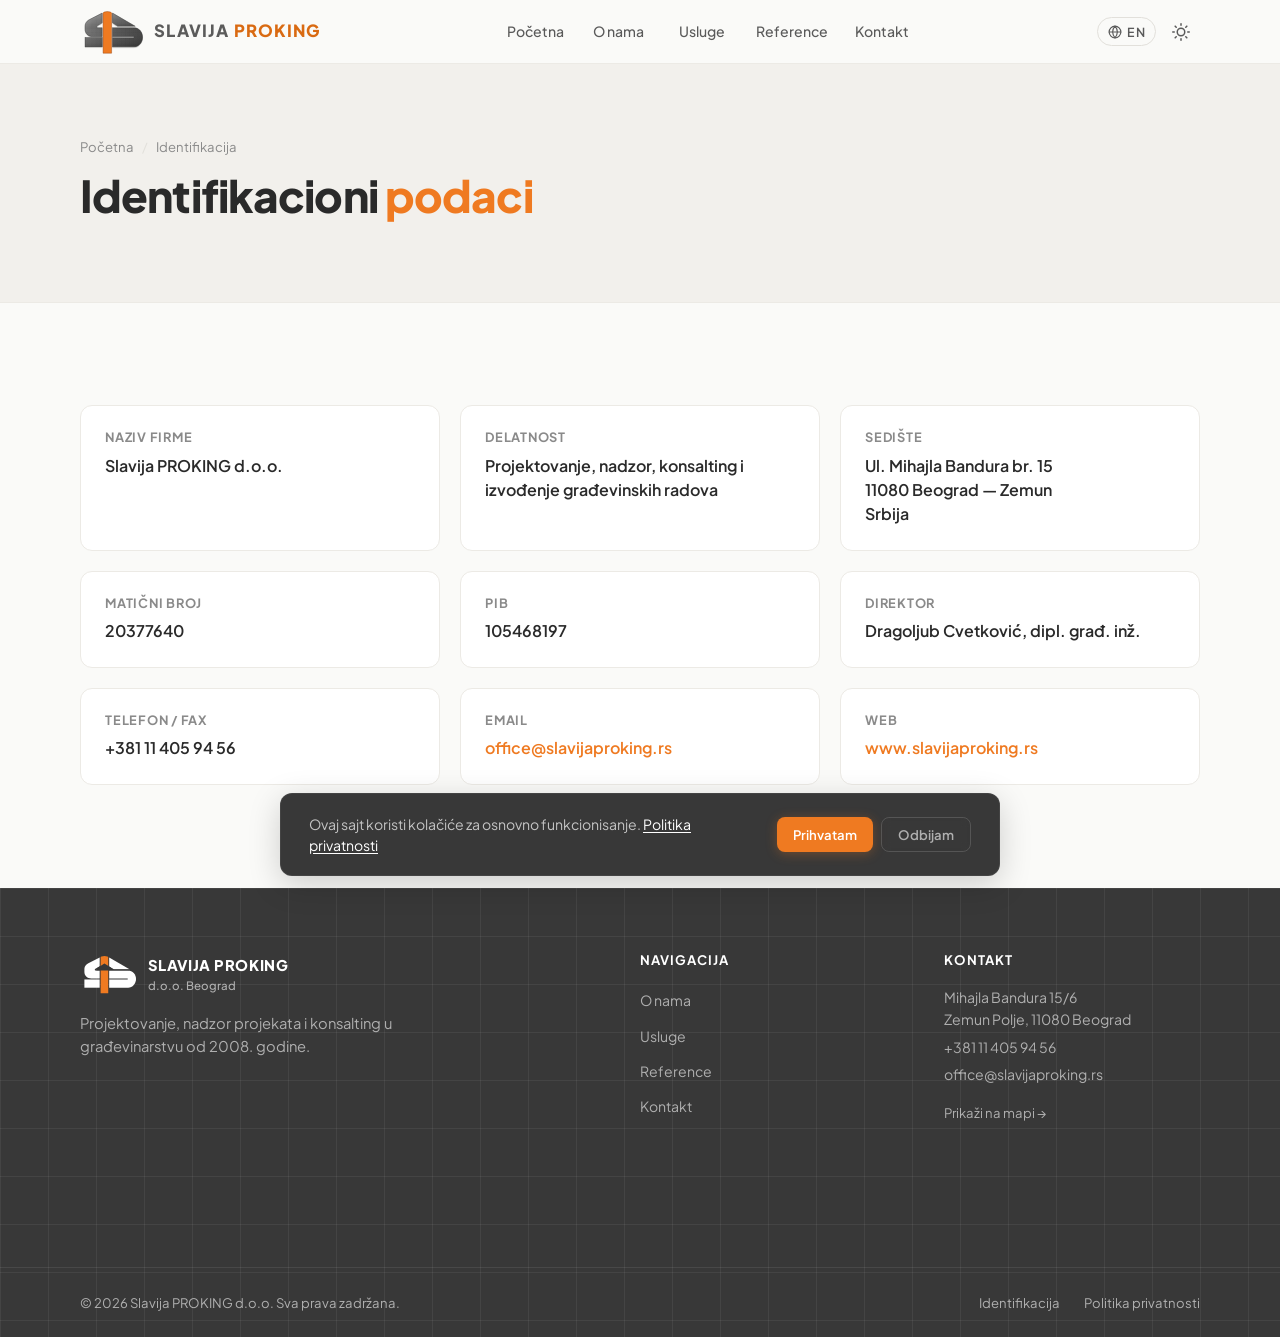
==== identifikacija.html @ 86c9e1f4 "Cookie banner redesign, footer map thumbnail, fix Maps embed URL - Restyle cookie banner as floating" ====
<!DOCTYPE html>
<html lang="sr" data-theme="light">
<head>
  <meta charset="UTF-8">
  <meta name="viewport" content="width=device-width, initial-scale=1.0">
  <title>Identifikacija — Slavija PROKING</title>
  <meta name="description" content="Identifikacioni podaci Slavija PROKING d.o.o. — matični broj, PIB, adresa sedišta.">
  <link rel="preconnect" href="https://fonts.googleapis.com">
  <link rel="preconnect" href="https://fonts.gstatic.com" crossorigin>
  <link href="https://fonts.googleapis.com/css2?family=Plus+Jakarta+Sans:wght@400;500;600;700;800&display=swap" rel="stylesheet">
  <meta name="theme-color" content="#ef7a21">
  <link rel="icon" type="image/svg+xml" href="images/logo.svg">
  <link rel="stylesheet" href="css/style.css">
  <script>try{if(localStorage.getItem("sp-theme")==="dark")document.documentElement.setAttribute("data-theme","dark")}catch(e){}</script>
</head>
<body>

  <!-- HEADER -->
  <header class="header" id="header">
    <nav class="nav container">
      <a href="index.html" class="logo">
        <img src="images/logo-polished.svg" alt="Slavija PROKING" class="logo-icon">
        <span class="logo-text">SLAVIJA <span class="logo-accent">PROKING</span></span>
      </a>
      <div class="nav-actions">
        <button class="lang-toggle" id="langToggle" aria-label="Change language">
          <svg width="14" height="14" viewBox="0 0 24 24" fill="none" stroke="currentColor" stroke-width="2" stroke-linecap="round" stroke-linejoin="round"><circle cx="12" cy="12" r="10"/><path d="M2 12h20"/><path d="M12 2a15.3 15.3 0 0 1 4 10 15.3 15.3 0 0 1-4 10 15.3 15.3 0 0 1-4-10 15.3 15.3 0 0 1 4-10z"/></svg>
          <span class="lang-toggle__label">EN</span>
        </button>
        <button class="theme-toggle" id="themeToggle" aria-label="Toggle theme">
          <svg class="icon-sun" width="18" height="18" viewBox="0 0 24 24" fill="none" stroke="currentColor" stroke-width="2" stroke-linecap="round" stroke-linejoin="round"><circle cx="12" cy="12" r="5"/><line x1="12" y1="1" x2="12" y2="3"/><line x1="12" y1="21" x2="12" y2="23"/><line x1="4.22" y1="4.22" x2="5.64" y2="5.64"/><line x1="18.36" y1="18.36" x2="19.78" y2="19.78"/><line x1="1" y1="12" x2="3" y2="12"/><line x1="21" y1="12" x2="23" y2="12"/><line x1="4.22" y1="19.78" x2="5.64" y2="18.36"/><line x1="18.36" y1="5.64" x2="19.78" y2="4.22"/></svg>
          <svg class="icon-moon" width="18" height="18" viewBox="0 0 24 24" fill="none" stroke="currentColor" stroke-width="2" stroke-linecap="round" stroke-linejoin="round"><path d="M21 12.79A9 9 0 1 1 11.21 3 7 7 0 0 0 21 12.79z"/></svg>
        </button>
        <button class="nav-toggle" id="navToggle" aria-label="Menu"><span></span><span></span><span></span></button>
      </div>
      <ul class="nav-links" id="navLinks">
        <li><a href="index.html" class="nav-link" data-i18n-text="nav.home">Početna</a></li>
        <li><a href="o-nama.html" class="nav-link" data-i18n-text="nav.about">O nama</a></li>
        <li><a href="usluge.html" class="nav-link" data-i18n-text="nav.services">Usluge</a></li>
        <li><a href="reference.html" class="nav-link" data-i18n-text="nav.references">Reference</a></li>
        <li><a href="kontakt.html" class="nav-link" data-i18n-text="nav.contact">Kontakt</a></li>
      </ul>
    </nav>
  </header>

  <main>
    <section class="page-hero">
      <div class="container">
        <div class="page-hero-breadcrumb">
          <a href="index.html" data-i18n-text="nav.home">Početna</a>
          <span class="separator">/</span>
          <span data-i18n-text="ident.breadcrumb">Identifikacija</span>
        </div>
        <h1 class="page-hero-title" data-i18n="ident.title">Identifikacioni <span class="text-accent">podaci</span></h1>
      </div>
    </section>

    <section class="section">
      <div class="container">
        <div class="ident-grid">
          <div class="ident-card reveal">
            <h3 data-i18n-text="ident.company">Naziv firme</h3>
            <p>Slavija PROKING d.o.o.</p>
          </div>
          <div class="ident-card reveal">
            <h3 data-i18n-text="ident.activity">Delatnost</h3>
            <p data-i18n-text="ident.activity.desc">Projektovanje, nadzor, konsalting i izvođenje građevinskih radova</p>
          </div>
          <div class="ident-card reveal">
            <h3 data-i18n-text="ident.address.label">Sedište</h3>
            <p>Ul. Mihajla Bandura br. 15<br>11080 Beograd — Zemun<br data-i18n-text="ident.country">Srbija</p>
          </div>
          <div class="ident-card reveal">
            <h3 data-i18n-text="ident.reg">Matični broj</h3>
            <p>20377640</p>
          </div>
          <div class="ident-card reveal">
            <h3>PIB</h3>
            <p>105468197</p>
          </div>
          <div class="ident-card reveal">
            <h3 data-i18n-text="ident.director">Direktor</h3>
            <p>Dragoljub Cvetković, dipl. građ. inž.</p>
          </div>
          <div class="ident-card reveal">
            <h3 data-i18n-text="ident.phone">Telefon / Fax</h3>
            <p>+381 11 405 94 56</p>
          </div>
          <div class="ident-card reveal">
            <h3>Email</h3>
            <p><a href="mailto:office@slavijaproking.rs">office@slavijaproking.rs</a></p>
          </div>
          <div class="ident-card reveal">
            <h3>Web</h3>
            <p><a href="https://slavijaproking.rs">www.slavijaproking.rs</a></p>
          </div>
        </div>
      </div>
    </section>
  </main>

  <footer class="footer">
    <div class="container">
      <div class="footer-grid">
        <div class="footer-brand">
          <div class="footer-logo">
            <img src="images/logo-white.svg" alt="Slavija PROKING" class="footer-logo-icon">
            <div><span class="footer-logo-name">SLAVIJA PROKING</span><span class="footer-logo-sub">d.o.o. Beograd</span></div>
          </div>
          <p class="footer-desc" data-i18n-text="footer.desc">Projektovanje, nadzor projekata i konsalting u građevinarstvu od 2008. godine.</p>
        </div>
        <div>
          <h4 class="footer-heading" data-i18n-text="footer.nav">Navigacija</h4>
          <ul class="footer-links">
            <li><a href="o-nama.html" data-i18n-text="nav.about">O nama</a></li>
            <li><a href="usluge.html" data-i18n-text="nav.services">Usluge</a></li>
            <li><a href="reference.html" data-i18n-text="nav.references">Reference</a></li>
            <li><a href="kontakt.html" data-i18n-text="nav.contact">Kontakt</a></li>
          </ul>
        </div>
        <div>
          <h4 class="footer-heading" data-i18n-text="footer.contact">Kontakt</h4>
          <div class="footer-contact-info">
            <p>Mihajla Bandura 15/6<br>Zemun Polje, 11080 Beograd</p>
            <p>+381 11 405 94 56</p>
            <p><a href="mailto:office@slavijaproking.rs">office@slavijaproking.rs</a></p>
            <div class="footer-map"
                 data-consent-src="https://maps.google.com/maps?q=Ul.+Mihajla+Bandura+15,+11080+Zemun+Polje,+Beograd,+Serbia&amp;t=&amp;z=16&amp;ie=UTF8&amp;iwloc=&amp;output=embed"
                 data-consent-title="Lokacija — Slavija PROKING">
              <a href="https://maps.google.com/?q=Mihajla+Bandura+15,+Zemun+Polje,+11080+Beograd" target="_blank" rel="noopener" class="footer-map-link" data-i18n-text="footer.mapLink">Prikaži na mapi &rarr;</a>
            </div>
          </div>
        </div>
      </div>
    </div>
    <div class="footer-bottom">
      <div class="container footer-bottom-inner">
        <p>&copy; <span id="currentYear"></span> Slavija PROKING d.o.o. <span data-i18n-text="footer.rights">Sva prava zadržana.</span></p>
        <div class="footer-legal-links">
          <a href="identifikacija.html" data-i18n-text="footer.ident">Identifikacija</a>
          <a href="privatnost.html" data-i18n-text="footer.privacy">Politika privatnosti</a>
        </div>
      </div>
    </div>
  </footer>

  <!-- COOKIE BANNER -->
  <div id="cookieBanner" class="cookie-banner" role="dialog" aria-label="Cookie consent">
    <div class="cookie-banner-inner">
      <p data-i18n="cookie.text">Ovaj sajt koristi kolačiće za osnovno funkcionisanje. <a href="privatnost.html">Politika privatnosti</a></p>
      <div class="cookie-banner-btns">
        <button type="button" class="btn btn-primary cookie-accept" data-i18n-text="cookie.accept">Prihvatam</button>
        <button type="button" class="btn btn-ghost cookie-decline" data-i18n-text="cookie.decline">Odbijam</button>
      </div>
    </div>
  </div>

  <script src="js/i18n.js"></script>
  <script src="js/script.js"></script>
</body>
</html>
---- css/style.css ----
/* ============================================================
   SLAVIJA PROKING — Design System v2
   Multi-page site · Logo: #5b5b5b + #ef7a21
   Warm palette — no pure black
   ============================================================ */

/* ===== Design Tokens ===== */
:root {
  --color-primary: #3a3a3a;
  --color-primary-dark: #2a2a2a;
  --color-primary-light: #5b5b5b;
  --color-accent: #ef7a21;
  --color-accent-hover: #d96a12;
  --color-accent-soft: rgba(239, 122, 33, 0.07);

  --color-bg: #fafaf8;
  --color-bg-alt: #f2f0ec;
  --color-bg-card: #ffffff;
  --color-bg-dark: #383838;
  --color-bg-dark-alt: #424242;

  --color-text: #2a2a2a;
  --color-text-secondary: #5a5a5a;
  --color-text-muted: #8a8a8a;
  --color-text-on-dark: #e8e8e8;
  --color-text-on-dark-muted: rgba(255, 255, 255, 0.6);

  --color-border: #e2e0db;
  --color-border-light: #eceae5;

  --font: "Plus Jakarta Sans", system-ui, -apple-system, sans-serif;
  --max-width: 1200px;
  --header-height: 64px;
  --radius: 12px;
  --radius-sm: 8px;
  --radius-lg: 20px;

  --shadow-xs: 0 1px 2px rgba(0,0,0,0.04);
  --shadow-sm: 0 2px 8px rgba(0,0,0,0.06);
  --shadow-md: 0 4px 20px rgba(0,0,0,0.08);
  --shadow-lg: 0 12px 40px rgba(0,0,0,0.1);
  --shadow-xl: 0 24px 60px rgba(0,0,0,0.14);

  --transition: 0.3s cubic-bezier(0.4, 0, 0.2, 1);
  --transition-slow: 0.6s cubic-bezier(0.4, 0, 0.2, 1);
}

/* ===== Dark Mode ===== */
[data-theme="dark"] {
  --color-primary: #c0c0c0;
  --color-primary-dark: #e8e8e8;
  --color-primary-light: #8a8a8a;
  --color-accent: #f59542;
  --color-accent-hover: #ffaa55;
  --color-accent-soft: rgba(245, 149, 66, 0.1);

  --color-bg: #424242;
  --color-bg-alt: #4a4a4a;
  --color-bg-card: #525252;
  --color-bg-dark: #2a2a2a;
  --color-bg-dark-alt: #323232;

  --color-text: #e8e8e8;
  --color-text-secondary: #b0b0b0;
  --color-text-muted: #808080;
  --color-text-on-dark: #e8e8e8;
  --color-text-on-dark-muted: rgba(255, 255, 255, 0.6);

  --color-border: #5a5a5a;
  --color-border-light: #4e4e4e;
}

/* ===== Reset ===== */
*,
*::before,
*::after {
  margin: 0;
  padding: 0;
  box-sizing: border-box;
}

html {
  scroll-behavior: smooth;
  -webkit-text-size-adjust: 100%;
  scroll-padding-top: var(--header-height);
}

body {
  font-family: var(--font);
  font-size: 1rem;
  line-height: 1.6;
  color: var(--color-text);
  background: var(--color-bg);
  -webkit-font-smoothing: antialiased;
  -moz-osx-font-smoothing: grayscale;
  overflow-x: hidden;
}

img { max-width: 100%; height: auto; display: block; }

a {
  color: var(--color-accent);
  text-decoration: none;
  transition: color var(--transition);
}

a:hover { color: var(--color-accent-hover); }

h1, h2, h3, h4, h5, h6 { line-height: 1.2; font-weight: 700; }

ul, ol { list-style: none; }

button { font-family: var(--font); cursor: pointer; }

/* ===== Utilities ===== */
.container {
  width: 100%;
  max-width: var(--max-width);
  margin: 0 auto;
  padding: 0 clamp(1.25rem, 4vw, 2.5rem);
}

.text-accent { color: var(--color-accent); }

/* ===== Header ===== */
.header {
  position: fixed;
  top: 0;
  left: 0;
  right: 0;
  height: var(--header-height);
  z-index: 1000;
  display: flex;
  align-items: center;
  background: var(--color-bg);
  border-bottom: 1px solid var(--color-border-light);
  transition: box-shadow var(--transition);
}

.header.is-scrolled {
  box-shadow: 0 1px 8px rgba(0,0,0,0.06);
}

[data-theme="dark"] .header.is-scrolled {
  box-shadow: 0 1px 8px rgba(0,0,0,0.2);
}

.nav {
  display: flex;
  align-items: center;
  justify-content: space-between;
  height: 100%;
}

/* Logo */
.logo {
  display: inline-flex;
  align-items: center;
  gap: 0.6rem;
  color: var(--color-text);
  font-weight: 700;
  font-size: 0.95rem;
  transition: color var(--transition);
  text-decoration: none;
  flex-shrink: 0;
}

.logo:hover { text-decoration: none; }

.logo-icon {
  height: 47px;
  width: auto;
  transition: transform 0.35s ease;
}

.logo:hover .logo-icon { transform: scale(1.08); }

.logo-text {
  display: flex;
  align-items: center;
  gap: 0.3em;
  line-height: 1;
  font-weight: 800;
  font-size: 1.05rem;
  letter-spacing: 0.06em;
  white-space: nowrap;
  color: #5b5b5b;
  transition: color 0.35s ease;
}

.logo-text .logo-accent {
  color: #d96a12;
  transition: color 0.35s ease;
}

/* Hover: swap colors */
.logo:hover .logo-text { color: #d96a12; }
.logo:hover .logo-text .logo-accent { color: #5b5b5b; }

/* Dark mode logo text */
[data-theme="dark"] .logo-text { color: #b0b0b0; }
[data-theme="dark"] .logo-text .logo-accent { color: #f59542; }
[data-theme="dark"] .logo:hover .logo-text { color: #f59542; }
[data-theme="dark"] .logo:hover .logo-text .logo-accent { color: #b0b0b0; }

/* Dark mode logo SVG swap — handled via JS */

/* Nav Links */
.nav-links {
  display: flex;
  align-items: center;
  gap: 0.2rem;
}

.nav-links li {
  min-width: 5rem;
  text-align: center;
}

.nav-link {
  display: block;
  padding: 0.45rem 0.7rem;
  color: var(--color-text-secondary);
  font-weight: 500;
  font-size: 0.88rem;
  border-radius: var(--radius-sm);
  transition: color var(--transition), background var(--transition);
  text-decoration: none;
}

.nav-link:hover {
  color: var(--color-text);
  background: rgba(58, 58, 58, 0.06);
  text-decoration: none;
}

.nav-link.is-active {
  color: var(--color-accent);
  background: var(--color-accent-soft);
  font-weight: 600;
  text-decoration: none;
}

[data-theme="dark"] .nav-link:hover {
  color: var(--color-text);
  background: rgba(255, 255, 255, 0.06);
}

[data-theme="dark"] .nav-link.is-active {
  color: var(--color-accent);
  background: var(--color-accent-soft);
}

/* Nav Actions */
.nav-actions {
  display: flex;
  align-items: center;
  gap: 0.35rem;
  order: 3;
}

.lang-toggle {
  display: inline-flex;
  align-items: center;
  gap: 0.3rem;
  padding: 0.35rem 0.65rem;
  border: 1.5px solid var(--color-border);
  border-radius: 100px;
  background: transparent;
  color: var(--color-text-secondary);
  font-size: 0.78rem;
  font-weight: 600;
  letter-spacing: 0.03em;
  transition: all var(--transition);
}

.lang-toggle:hover {
  border-color: var(--color-accent);
  color: var(--color-accent);
}

.lang-toggle svg { width: 14px; height: 14px; }

.theme-toggle {
  display: flex;
  align-items: center;
  justify-content: center;
  width: 38px;
  height: 38px;
  border: none;
  border-radius: var(--radius-sm);
  background: transparent;
  color: var(--color-text-secondary);
  transition: all var(--transition);
}

.theme-toggle:hover {
  background: rgba(58, 58, 58, 0.06);
  color: var(--color-accent);
}

[data-theme="dark"] .theme-toggle:hover {
  background: rgba(255, 255, 255, 0.06);
}

.icon-sun { display: block; }
.icon-moon { display: none; }
[data-theme="dark"] .icon-sun { display: none; }
[data-theme="dark"] .icon-moon { display: block; }

/* Mobile Toggle */
.nav-toggle {
  display: none;
  flex-direction: column;
  justify-content: center;
  align-items: center;
  gap: 5px;
  width: 40px;
  height: 40px;
  padding: 0;
  border: none;
  border-radius: var(--radius-sm);
  background: transparent;
}

.nav-toggle span {
  display: block;
  width: 20px;
  height: 2px;
  background: var(--color-text);
  border-radius: 2px;
  transition: transform var(--transition), opacity var(--transition);
}

.nav-toggle.is-active span:nth-child(1) { transform: translateY(7px) rotate(45deg); }
.nav-toggle.is-active span:nth-child(2) { opacity: 0; }
.nav-toggle.is-active span:nth-child(3) { transform: translateY(-7px) rotate(-45deg); }

/* ===== Buttons ===== */
.btn {
  display: inline-flex;
  align-items: center;
  justify-content: center;
  gap: 0.5rem;
  padding: 0.8rem 1.75rem;
  font-family: var(--font);
  font-size: 0.92rem;
  font-weight: 600;
  border-radius: var(--radius-sm);
  border: none;
  cursor: pointer;
  transition: all var(--transition);
  text-decoration: none;
  white-space: nowrap;
}

.btn:hover { text-decoration: none; }

.btn-primary {
  background: var(--color-accent);
  color: #fff;
  box-shadow: 0 2px 12px rgba(239,122,33,0.3);
}

.btn-primary:hover {
  background: var(--color-accent-hover);
  color: #fff;
  box-shadow: 0 4px 20px rgba(239,122,33,0.4);
  transform: translateY(-1px);
}

.btn-outline {
  background: transparent;
  color: var(--color-text);
  border: 1.5px solid var(--color-border);
}

.btn-outline:hover {
  border-color: var(--color-accent);
  color: var(--color-accent);
  transform: translateY(-1px);
}

.btn-ghost {
  background: rgba(255,255,255,0.12);
  color: #fff;
  border: 1px solid rgba(255,255,255,0.2);
  backdrop-filter: blur(4px);
  -webkit-backdrop-filter: blur(4px);
}

.btn-ghost:hover {
  background: rgba(255,255,255,0.2);
  color: #fff;
  border-color: rgba(255,255,255,0.35);
}

.btn-white {
  background: #fff;
  color: var(--color-primary-dark);
  box-shadow: var(--shadow-sm);
}

.btn-white:hover {
  color: var(--color-accent);
  box-shadow: var(--shadow-md);
  transform: translateY(-1px);
}

[data-theme="dark"] .btn-white {
  background: var(--color-bg-card);
  color: var(--color-accent);
}

.btn-full { width: 100%; }

/* ===== Sections ===== */
.section { padding: clamp(4rem, 8vw, 6.5rem) 0; }

.section--alt { background: var(--color-bg-alt); }

.section--dark {
  background: var(--color-bg-dark);
  color: var(--color-text-on-dark);
}

/* Grid texture for all dark bg sections */
.stats-banner,
.certs-banner,
.footer,
.section--dark {
  position: relative;
}

.stats-banner::before,
.certs-banner::before,
.footer::before,
.section--dark::before {
  content: '';
  position: absolute;
  inset: 0;
  background:
    linear-gradient(90deg, rgba(255,255,255,0.06) 1px, transparent 1px),
    linear-gradient(rgba(255,255,255,0.06) 1px, transparent 1px);
  background-size: 48px 48px;
  pointer-events: none;
  z-index: 0;
}

.stats-banner > *,
.certs-banner > *,
.footer > *,
.section--dark > * {
  position: relative;
  z-index: 1;
}

.section-header { margin-bottom: 3rem; }

.section-label {
  display: inline-block;
  font-size: 0.78rem;
  font-weight: 700;
  text-transform: uppercase;
  letter-spacing: 0.12em;
  color: var(--color-accent);
  margin-bottom: 0.75rem;
}

.section-title {
  font-size: clamp(1.75rem, 3.5vw, 2.5rem);
  font-weight: 800;
  color: var(--color-text);
  margin-bottom: 0.75rem;
  letter-spacing: -0.02em;
}

.section--dark .section-title { color: #fff; }

.section-intro {
  font-size: 1.08rem;
  color: var(--color-text-secondary);
  max-width: 640px;
  line-height: 1.65;
  margin: 0;
}

.section--dark .section-intro { color: var(--color-text-on-dark-muted); }

/* ===== Hero (Homepage) ===== */
.hero {
  position: relative;
  min-height: calc(92vh - var(--header-height));
  min-height: calc(92dvh - var(--header-height));
  display: flex;
  align-items: center;
  overflow: hidden;
  background: var(--color-bg-dark);
  color: var(--color-text-on-dark);
  margin-top: var(--header-height);
}

.hero-bg {
  position: absolute;
  inset: 0;
  z-index: 0;
  background-size: cover;
  background-position: center;
  background-repeat: no-repeat;
}

/* Placeholder pattern — will be replaced by real photo */
.hero-bg--placeholder {
  background: linear-gradient(155deg, #444444 0%, #3c3c3c 35%, #353535 100%);
}

.hero-bg--placeholder::before {
  content: '';
  position: absolute;
  inset: 0;
  background:
    linear-gradient(90deg, rgba(255,255,255,0.12) 1px, transparent 1px),
    linear-gradient(rgba(255,255,255,0.12) 1px, transparent 1px);
  background-size: 48px 48px;
}

/* Overlay for readability on top of bg image */
.hero-bg::after {
  content: '';
  position: absolute;
  inset: 0;
  background: linear-gradient(
    155deg,
    rgba(56, 56, 56, 0.65) 0%,
    rgba(42, 42, 42, 0.8) 100%
  );
}

.hero-inner {
  position: relative;
  z-index: 2;
  padding: 6rem 0 5rem;
  width: 100%;
  max-width: 700px;
}

.hero-content { max-width: 600px; }

.hero-badge {
  display: inline-flex;
  align-items: center;
  gap: 0.5rem;
  padding: 0.4rem 1rem 0.4rem 0.6rem;
  background: rgba(255,255,255,0.08);
  border: 1px solid rgba(255,255,255,0.12);
  border-radius: 100px;
  color: rgba(255,255,255,0.85);
  font-size: 0.82rem;
  font-weight: 500;
  margin-bottom: 1.75rem;
  backdrop-filter: blur(8px);
  -webkit-backdrop-filter: blur(8px);
}

.hero-badge::before {
  content: '';
  width: 8px;
  height: 8px;
  background: var(--color-accent);
  border-radius: 50%;
  flex-shrink: 0;
  animation: badgePulse 2.5s ease-in-out infinite;
}

@keyframes badgePulse {
  0%, 100% { opacity: 1; }
  50% { opacity: 0.5; }
}

.hero h1 {
  font-size: clamp(2.25rem, 5.5vw, 3.75rem);
  font-weight: 800;
  color: #fff;
  line-height: 1.08;
  margin-bottom: 1.25rem;
  letter-spacing: -0.03em;
}

.hero h1 .text-accent { color: var(--color-accent); }

.hero-text {
  font-size: clamp(1rem, 1.6vw, 1.15rem);
  color: rgba(255,255,255,0.7);
  max-width: 520px;
  line-height: 1.65;
  margin-bottom: 2.5rem;
}

.hero-actions {
  display: flex;
  flex-wrap: wrap;
  gap: 1rem;
}

/* Hero Visual — removed, using full bg image instead */

/* Hero Scroll Indicator */
.hero-scroll {
  position: absolute;
  bottom: 2rem;
  left: 50%;
  transform: translateX(-50%);
  z-index: 10;
  display: flex;
  flex-direction: column;
  align-items: center;
  gap: 0.5rem;
  color: rgba(255,255,255,0.35);
  font-size: 0.7rem;
  font-weight: 500;
  letter-spacing: 0.12em;
  text-transform: uppercase;
}

.hero-scroll-line {
  width: 1px;
  height: 40px;
  background: linear-gradient(to bottom, rgba(255,255,255,0.35), transparent);
  animation: scrollPulse 2s ease-in-out infinite;
}

@keyframes scrollPulse {
  0%, 100% { opacity: 0.3; transform: scaleY(0.6); }
  50% { opacity: 1; transform: scaleY(1); }
}

/* ===== Page Hero (Inner Pages) ===== */
.page-hero {
  margin-top: var(--header-height);
  padding: clamp(3rem, 6vw, 4.5rem) 0;
  background: var(--color-bg-alt);
  border-bottom: 1px solid var(--color-border-light);
}

.page-hero-title {
  font-size: clamp(1.75rem, 4vw, 2.75rem);
  font-weight: 800;
  color: var(--color-text);
  letter-spacing: -0.02em;
  margin-bottom: 0.5rem;
}

.page-hero-subtitle {
  font-size: 1.1rem;
  color: var(--color-text-secondary);
  max-width: 600px;
  line-height: 1.6;
}

.page-hero-breadcrumb {
  display: flex;
  align-items: center;
  gap: 0.5rem;
  font-size: 0.82rem;
  color: var(--color-text-muted);
  margin-bottom: 0.75rem;
}

.page-hero-breadcrumb a {
  color: var(--color-text-muted);
  transition: color var(--transition);
}

.page-hero-breadcrumb a:hover { color: var(--color-accent); }

.page-hero-breadcrumb .separator { color: var(--color-border); }

/* ===== About Section ===== */
.about-grid {
  display: grid;
  grid-template-columns: 1.2fr 1fr;
  gap: 3.5rem;
  align-items: start;
}

.about-text p {
  color: var(--color-text-secondary);
  margin-bottom: 1rem;
  font-size: 0.98rem;
  line-height: 1.7;
}

.about-text p:last-of-type { margin-bottom: 1.75rem; }

.about-lead {
  font-size: 1.08rem !important;
  color: var(--color-text) !important;
  font-weight: 500;
}

.about-director {
  display: flex;
  flex-direction: column;
  gap: 0.15rem;
  padding-top: 1.25rem;
  border-top: 1px solid var(--color-border-light);
}

.about-director strong {
  font-size: 0.95rem;
  color: var(--color-text);
}

.about-director span {
  font-size: 0.82rem;
  color: var(--color-accent);
  font-weight: 600;
  text-transform: uppercase;
  letter-spacing: 0.04em;
}

.about-stats {
  display: grid;
  grid-template-columns: 1fr 1fr;
  gap: 1rem;
}

.stat-card {
  background: var(--color-bg-card);
  border: 1px solid var(--color-border-light);
  border-radius: var(--radius);
  padding: 1.75rem 1.25rem;
  text-align: center;
  transition: all var(--transition);
}

.stat-card:hover {
  border-color: transparent;
  box-shadow: var(--shadow-md);
  transform: translateY(-3px);
}

.stat-card-number {
  font-size: 2.5rem;
  font-weight: 800;
  color: var(--color-accent);
  line-height: 1;
  margin-bottom: 0.4rem;
}

.stat-card-label {
  font-size: 0.82rem;
  color: var(--color-text-muted);
  font-weight: 500;
}

/* ===== Services ===== */
.services-grid {
  display: grid;
  grid-template-columns: repeat(auto-fit, minmax(300px, 1fr));
  gap: 1.25rem;
}

/* Highlight grid for homepage (3 cards) */
.services-highlights {
  display: grid;
  grid-template-columns: repeat(3, 1fr);
  gap: 1.5rem;
}

.service-card {
  position: relative;
  background: var(--color-bg-card);
  padding: 2rem;
  border-radius: var(--radius);
  border: 1px solid var(--color-border-light);
  transition: all var(--transition);
  overflow: hidden;
}

.service-card::before {
  content: '';
  position: absolute;
  top: 0;
  left: 0;
  right: 0;
  height: 3px;
  background: var(--color-accent);
  transform: scaleX(0);
  transform-origin: left;
  transition: transform var(--transition);
}

.service-card:hover {
  border-color: transparent;
  box-shadow: var(--shadow-lg);
  transform: translateY(-4px);
}

.service-card:hover::before { transform: scaleX(1); }

.service-card-icon {
  width: 48px;
  height: 48px;
  display: flex;
  align-items: center;
  justify-content: center;
  background: var(--color-accent-soft);
  border-radius: 12px;
  margin-bottom: 1.25rem;
  color: var(--color-accent);
}

.service-card-title {
  font-size: 1.15rem;
  font-weight: 700;
  color: var(--color-text);
  margin-bottom: 0.5rem;
}

.service-card-desc {
  color: var(--color-text-secondary);
  font-size: 0.92rem;
  line-height: 1.55;
  margin: 0;
}

/* View-all link */
.section-action {
  text-align: center;
  margin-top: 2.5rem;
}

.section-action a {
  display: inline-flex;
  align-items: center;
  gap: 0.4rem;
  font-weight: 600;
  font-size: 0.95rem;
  color: var(--color-accent);
}

.section-action a:hover { gap: 0.65rem; }

.section-action a svg {
  transition: transform var(--transition);
}

.section-action a:hover svg { transform: translateX(3px); }

/* ===== Stats Banner ===== */
.stats-banner {
  background: var(--color-bg-dark);
  padding: 3.5rem 0;
}

.stats-banner-inner {
  display: grid;
  grid-template-columns: repeat(4, 1fr);
  gap: 2rem;
  text-align: center;
}

.stats-banner-number {
  display: block;
  font-size: clamp(2rem, 4vw, 2.75rem);
  font-weight: 800;
  color: var(--color-accent);
  line-height: 1;
  margin-bottom: 0.4rem;
}

.stats-banner-label {
  display: block;
  font-size: 0.85rem;
  color: var(--color-text-on-dark-muted);
  font-weight: 500;
}

/* ===== References ===== */
.ref-tabs {
  display: flex;
  flex-wrap: wrap;
  gap: 0.5rem;
  margin-bottom: 2rem;
}

.ref-tab {
  padding: 0.5rem 1.25rem;
  font-family: var(--font);
  font-size: 0.85rem;
  font-weight: 600;
  border: 1.5px solid var(--color-border);
  border-radius: 100px;
  background: transparent;
  color: var(--color-text-secondary);
  cursor: pointer;
  transition: all var(--transition);
}

.ref-tab:hover {
  border-color: var(--color-accent);
  color: var(--color-accent);
}

.ref-tab.active {
  background: var(--color-accent);
  border-color: var(--color-accent);
  color: #fff;
}

.ref-grid {
  display: grid;
  grid-template-columns: repeat(auto-fill, minmax(340px, 1fr));
  gap: 1.25rem;
}

.ref-card {
  display: flex;
  gap: 1.25rem;
  background: var(--color-bg-card);
  padding: 1.5rem;
  border-radius: var(--radius);
  border: 1px solid var(--color-border-light);
  transition: all var(--transition);
}

.ref-card:hover {
  border-color: transparent;
  box-shadow: var(--shadow-md);
  transform: translateY(-3px);
}

.ref-card.is-hidden { display: none; }

.ref-card-icon {
  width: 44px;
  height: 44px;
  display: flex;
  align-items: center;
  justify-content: center;
  background: var(--color-accent-soft);
  border-radius: 10px;
  color: var(--color-accent);
  flex-shrink: 0;
}

.ref-card-body { flex: 1; min-width: 0; }

.ref-card-title {
  font-size: 0.98rem;
  font-weight: 700;
  color: var(--color-text);
  margin-bottom: 0.25rem;
}

.ref-card-meta {
  font-size: 0.8rem;
  color: var(--color-text-muted);
  margin-bottom: 0.4rem;
}

.ref-card-desc {
  font-size: 0.88rem;
  color: var(--color-text-secondary);
  line-height: 1.5;
  margin: 0;
}

/* ===== Values ===== */
.values-grid {
  display: grid;
  grid-template-columns: repeat(auto-fit, minmax(320px, 1fr));
  gap: 1.25rem;
}

.value-card {
  background: var(--color-bg-card);
  padding: 2rem;
  border-radius: var(--radius);
  border: 1px solid var(--color-border-light);
  transition: all var(--transition);
}

.value-card:hover {
  border-color: transparent;
  box-shadow: var(--shadow-md);
  transform: translateY(-3px);
}


.value-card-icon {
  width: 52px;
  height: 52px;
  display: flex;
  align-items: center;
  justify-content: center;
  background: rgba(58,58,58,0.06);
  border-radius: 14px;
  margin-bottom: 1.25rem;
  color: var(--color-primary);
}

[data-theme="dark"] .value-card-icon {
  background: rgba(255,255,255,0.06);
}


.value-card-title {
  font-size: 1.15rem;
  font-weight: 700;
  color: var(--color-text);
  margin-bottom: 0.5rem;
}

.value-card-desc {
  color: var(--color-text-secondary);
  font-size: 0.92rem;
  line-height: 1.55;
  margin: 0;
}

/* ===== Certifications Banner ===== */
.certs-banner {
  background: linear-gradient(135deg, var(--color-bg-dark) 0%, var(--color-bg-dark-alt) 100%);
  padding: 3rem 0;
}

.certs-banner-inner { text-align: center; }

.certs-banner-title {
  font-size: 1.1rem;
  font-weight: 700;
  color: #fff;
  margin-bottom: 1.75rem;
  letter-spacing: -0.01em;
}

.certs-banner-items {
  display: flex;
  justify-content: center;
  flex-wrap: wrap;
  gap: 1rem;
}

.cert-badge {
  display: flex;
  flex-direction: column;
  align-items: center;
  gap: 0.35rem;
  padding: 1.25rem 2.5rem;
  background: rgba(255,255,255,0.05);
  border: 1px solid rgba(255,255,255,0.1);
  border-radius: var(--radius);
  transition: all var(--transition);
}

.cert-badge:hover {
  background: rgba(255,255,255,0.08);
  border-color: rgba(239,122,33,0.3);
  transform: translateY(-2px);
}

.cert-badge-name {
  font-size: 1.15rem;
  font-weight: 800;
  color: var(--color-accent);
}

.cert-badge-desc {
  font-size: 0.8rem;
  color: rgba(255,255,255,0.55);
  font-weight: 500;
}

/* ===== Partners ===== */
.partners-grid {
  display: grid;
  grid-template-columns: repeat(auto-fill, minmax(140px, 1fr));
  gap: 0.75rem;
}

.partner-item {
  background: var(--color-bg-card);
  border: 1px solid var(--color-border-light);
  border-radius: var(--radius-sm);
  padding: 1rem 0.75rem;
  text-align: center;
  font-size: 0.85rem;
  font-weight: 600;
  color: var(--color-text-secondary);
  transition: all var(--transition);
}

.partner-item:hover {
  border-color: var(--color-accent);
  color: var(--color-accent);
  box-shadow: var(--shadow-sm);
  transform: translateY(-2px);
}

/* ===== CTA Section ===== */
.cta-section {
  background: linear-gradient(135deg, var(--color-accent) 0%, #d96a12 100%);
  padding: clamp(3.5rem, 7vw, 5rem) 0;
  text-align: center;
  position: relative;
  overflow: hidden;
}

.cta-section::before {
  content: '';
  position: absolute;
  top: -40%;
  right: -20%;
  width: 50%;
  height: 160%;
  background: radial-gradient(ellipse, rgba(255,255,255,0.08) 0%, transparent 60%);
  pointer-events: none;
}

.cta-section-inner { position: relative; z-index: 1; }

.cta-section-title {
  font-size: clamp(1.6rem, 3vw, 2.25rem);
  font-weight: 800;
  color: #fff;
  margin-bottom: 0.75rem;
  letter-spacing: -0.02em;
}

.cta-section-text {
  font-size: 1.1rem;
  color: rgba(255,255,255,0.85);
  max-width: 560px;
  margin: 0 auto 2rem;
  line-height: 1.6;
}

/* ===== Contact ===== */
.contact-grid {
  display: grid;
  grid-template-columns: 1fr 1.1fr;
  gap: 3.5rem;
  align-items: start;
}

.contact-info {
  display: flex;
  flex-direction: column;
  gap: 1.5rem;
}

.contact-info-item {
  display: flex;
  gap: 1rem;
  align-items: flex-start;
}

.contact-info-icon {
  width: 42px;
  height: 42px;
  display: flex;
  align-items: center;
  justify-content: center;
  background: var(--color-accent-soft);
  border-radius: 10px;
  color: var(--color-accent);
  flex-shrink: 0;
}

.contact-info-item strong {
  display: block;
  font-size: 0.88rem;
  color: var(--color-text);
  margin-bottom: 0.15rem;
}

.contact-info-item p {
  margin: 0;
  font-size: 0.92rem;
  color: var(--color-text-secondary);
  line-height: 1.5;
}

.contact-info-item a { color: var(--color-accent); font-weight: 500; }
.contact-info-item a:hover { color: var(--color-accent-hover); }

.contact-legal {
  margin-top: 0.5rem;
  padding-top: 1.25rem;
  border-top: 1px solid var(--color-border-light);
  display: flex;
  gap: 1.5rem;
  font-size: 0.85rem;
  color: var(--color-text-muted);
}

.contact-legal strong { color: var(--color-text-secondary); }

/* Contact Form */
.contact-form {
  background: var(--color-bg-card);
  padding: 2.5rem;
  border-radius: var(--radius-lg);
  border: 1px solid var(--color-border-light);
  box-shadow: var(--shadow-sm);
}

.form-group {
  position: relative;
  margin-bottom: 1.25rem;
}

.form-group input,
.form-group textarea {
  width: 100%;
  padding: 0.9rem 1rem;
  font-family: var(--font);
  font-size: 0.92rem;
  background: var(--color-bg);
  border: 1.5px solid var(--color-border);
  border-radius: var(--radius-sm);
  color: var(--color-text);
  transition: all var(--transition);
  outline: none;
}

.form-group textarea { resize: vertical; min-height: 120px; }

.form-group input:focus,
.form-group textarea:focus {
  border-color: var(--color-accent);
  box-shadow: 0 0 0 3px rgba(239,122,33,0.1);
}

.form-group label {
  position: absolute;
  left: 1rem;
  top: 0.9rem;
  color: var(--color-text-muted);
  font-size: 0.92rem;
  pointer-events: none;
  transition: all 0.2s ease;
  background: transparent;
  padding: 0;
}

.form-group input:focus + label,
.form-group input:not(:placeholder-shown) + label,
.form-group textarea:focus + label,
.form-group textarea:not(:placeholder-shown) + label {
  top: -0.55rem;
  left: 0.75rem;
  font-size: 0.72rem;
  font-weight: 600;
  color: var(--color-accent);
  background: var(--color-bg-card);
  padding: 0 0.3rem;
}

/* ===== Footer ===== */
.footer {
  background: var(--color-bg-dark);
  color: var(--color-text-on-dark);
  padding: 4rem 0 0;
}

.footer-grid {
  display: grid;
  grid-template-columns: 2fr 1fr 1fr;
  gap: 3rem;
  padding-bottom: 3rem;
}

.footer-logo {
  display: flex;
  align-items: center;
  gap: 0.6rem;
  margin-bottom: 1rem;
}

.footer-logo-icon {
  height: 42px;
  width: auto;
}

.footer-logo-name {
  font-weight: 800;
  font-size: 0.92rem;
  color: #fff;
  letter-spacing: 0.04em;
}

.footer-logo-sub {
  display: block;
  font-size: 0.72rem;
  color: var(--color-text-on-dark-muted);
  font-weight: 500;
}

.footer-desc {
  font-size: 0.92rem;
  color: var(--color-text-on-dark-muted);
  line-height: 1.6;
  max-width: 360px;
}

.footer-heading {
  font-size: 0.82rem;
  font-weight: 700;
  text-transform: uppercase;
  letter-spacing: 0.08em;
  color: #fff;
  margin-bottom: 1.25rem;
}

.footer-links {
  display: flex;
  flex-direction: column;
  gap: 0.6rem;
}

.footer-links a {
  font-size: 0.88rem;
  color: var(--color-text-on-dark-muted);
  transition: color var(--transition);
}

.footer-links a:hover { color: var(--color-accent); }

.footer-contact-info {
  display: flex;
  flex-direction: column;
  gap: 0.35rem;
}

.footer-contact-info p {
  font-size: 0.88rem;
  color: var(--color-text-on-dark-muted);
  margin: 0;
  line-height: 1.55;
}

.footer-contact-info a { color: var(--color-text-on-dark-muted); }
.footer-contact-info a:hover { color: var(--color-accent); }

.footer-map {
  margin-top: 0.5rem;
  border-radius: var(--radius);
  overflow: hidden;
  height: 120px;
}

.footer-map iframe {
  width: 100%;
  height: 100%;
  border: 0;
  display: block;
  border-radius: var(--radius);
}

.footer-map-link {
  display: inline-flex;
  align-items: center;
  font-size: 0.82rem;
  color: var(--color-text-on-dark-muted);
  transition: color var(--transition);
}

.footer-map-link:hover { color: var(--color-accent); }

.footer-bottom {
  border-top: 1px solid rgba(255,255,255,0.08);
  padding: 1.5rem 0;
}

.footer-bottom-inner {
  display: flex;
  justify-content: space-between;
  align-items: center;
  flex-wrap: wrap;
  gap: 0.75rem;
}

.footer-bottom p {
  font-size: 0.82rem;
  color: var(--color-text-on-dark-muted);
  margin: 0;
}

/* ===== Cookie Banner ===== */
.cookie-banner {
  position: fixed;
  bottom: 1.5rem;
  left: 50%;
  transform: translateX(-50%) translateY(20px);
  z-index: 10000;
  width: calc(100% - 3rem);
  max-width: 720px;
  background: var(--color-bg-dark);
  border-radius: var(--radius);
  padding: 1.25rem 1.75rem;
  box-shadow: 0 8px 32px rgba(0,0,0,0.18);
  border: 1px solid rgba(255,255,255,0.06);
  opacity: 0;
  pointer-events: none;
  transition: opacity 0.4s cubic-bezier(0.4,0,0.2,1), transform 0.4s cubic-bezier(0.4,0,0.2,1);
}

.cookie-banner.is-visible {
  opacity: 1;
  transform: translateX(-50%) translateY(0);
  pointer-events: auto;
}

.cookie-banner-inner {
  display: flex;
  align-items: center;
  justify-content: space-between;
  gap: 1.5rem;
}

.cookie-banner-inner p {
  margin: 0;
  font-size: 0.88rem;
  color: rgba(255,255,255,0.7);
  line-height: 1.45;
}

.cookie-banner-inner p a {
  color: #fff;
  text-decoration: underline;
  text-underline-offset: 2px;
}

.cookie-banner-inner p a:hover {
  opacity: 0.8;
}

.cookie-banner-btns {
  display: flex;
  flex-shrink: 0;
  gap: 0.5rem;
}

.cookie-banner-btns .btn {
  padding: 0.5rem 1rem;
  font-size: 0.82rem;
}

.cookie-banner .btn-ghost {
  color: rgba(255,255,255,0.6);
  border-color: rgba(255,255,255,0.15);
  background: transparent;
}

.cookie-banner .btn-ghost:hover {
  color: #fff;
  border-color: rgba(255,255,255,0.3);
  background: rgba(255,255,255,0.06);
}

/* ===== Map Consent ===== */
.map-wrapper {
  border-radius: var(--radius-lg);
  overflow: hidden;
  border: 1px solid var(--color-border-light);
}

.map-consent-placeholder {
  display: flex;
  align-items: center;
  justify-content: center;
  min-height: 350px;
  background: var(--color-bg-alt);
  text-align: center;
}

.map-consent-content {
  display: flex;
  flex-direction: column;
  align-items: center;
  gap: 1rem;
  color: var(--color-text-muted);
}

.map-consent-content p {
  max-width: 340px;
  font-size: 0.88rem;
  line-height: 1.5;
  margin: 0;
}

.map-wrapper iframe {
  width: 100%;
  height: 350px;
  display: block;
  border: 0;
}

/* ===== Identifikacija ===== */
.ident-grid {
  display: grid;
  grid-template-columns: repeat(auto-fill, minmax(300px, 1fr));
  gap: 1.25rem;
}

.ident-card {
  background: var(--color-bg-card);
  border: 1px solid var(--color-border-light);
  border-radius: var(--radius);
  padding: 1.5rem;
  transition: all var(--transition);
}

.ident-card:hover {
  border-color: transparent;
  box-shadow: var(--shadow-md);
  transform: translateY(-3px);
}

.ident-card h3 {
  font-size: 0.8rem;
  font-weight: 700;
  text-transform: uppercase;
  letter-spacing: 0.06em;
  color: var(--color-text-muted);
  margin-bottom: 0.5rem;
}

.ident-card p {
  font-size: 1rem;
  font-weight: 600;
  color: var(--color-text);
  margin: 0;
  line-height: 1.5;
}

.ident-card a { color: var(--color-accent); }
.ident-card a:hover { color: var(--color-accent-hover); }

/* ===== Legal Content ===== */
.legal-content {
  max-width: 780px;
}

.legal-updated {
  font-size: 0.85rem;
  color: var(--color-text-muted);
  margin-bottom: 2rem;
  font-style: italic;
}

.legal-content h2 {
  font-size: 1.15rem;
  font-weight: 700;
  color: var(--color-text);
  margin: 2rem 0 0.75rem;
}

.legal-content h2:first-of-type { margin-top: 0; }

.legal-content p {
  font-size: 0.92rem;
  color: var(--color-text-secondary);
  line-height: 1.7;
  margin: 0 0 0.75rem;
}

.legal-content ul {
  padding-left: 1.25rem;
  margin: 0.5rem 0 1rem;
}

.legal-content li {
  font-size: 0.92rem;
  color: var(--color-text-secondary);
  line-height: 1.7;
  margin-bottom: 0.25rem;
}

.legal-content a { color: var(--color-accent); font-weight: 500; }
.legal-content a:hover { color: var(--color-accent-hover); }

/* ===== Footer Legal Links ===== */
.footer-legal-links {
  display: flex;
  gap: 1.5rem;
}

.footer-legal-links a {
  font-size: 0.82rem;
  color: var(--color-text-on-dark-muted);
  transition: color var(--transition);
}

.footer-legal-links a:hover { color: var(--color-accent); }

/* ===== Scroll Reveal ===== */
.reveal {
  opacity: 0;
  transform: translateY(24px);
  transition: opacity 0.7s cubic-bezier(0.4, 0, 0.2, 1),
              transform 0.7s cubic-bezier(0.4, 0, 0.2, 1);
}

.reveal.is-visible {
  opacity: 1;
  transform: translateY(0);
}

/* ===== Responsive ===== */
@media (max-width: 960px) {
  .nav-toggle { display: flex; }

  .nav-links {
    position: fixed;
    top: 0;
    right: 0;
    width: min(320px, 85vw);
    height: 100vh;
    height: 100dvh;
    flex-direction: column;
    align-items: stretch;
    justify-content: center;
    gap: 0;
    padding: 2rem;
    background: var(--color-bg-card);
    box-shadow: var(--shadow-xl);
    transform: translateX(100%);
    transition: transform var(--transition);
    z-index: 999;
  }

  [data-theme="dark"] .nav-links {
    background: var(--color-bg-dark-alt);
  }

  .nav-links.is-open { transform: translateX(0); }

  .nav-links li { text-align: left; min-width: 0; }

  .nav-link {
    font-size: 1.1rem;
    padding: 0.85rem 1rem;
  }

  .hero-inner { padding: 4rem 0; }
  .about-grid { grid-template-columns: 1fr; gap: 2.5rem; }
  .stats-banner-inner { grid-template-columns: repeat(2, 1fr); gap: 1.5rem; }
  .services-highlights { grid-template-columns: 1fr; }
  .contact-grid { grid-template-columns: 1fr; gap: 2.5rem; }
  .footer-grid { grid-template-columns: 1fr; gap: 2rem; }
  .ref-grid { grid-template-columns: 1fr; }
}

@media (max-width: 640px) {
  .hero h1 { font-size: clamp(1.8rem, 8vw, 2.5rem); }
  .hero-text { font-size: 1rem; }
  .hero-actions { flex-direction: column; gap: 0.75rem; }
  .hero-actions .btn { width: 100%; justify-content: center; }

  .services-grid { grid-template-columns: 1fr; }
  .values-grid { grid-template-columns: 1fr; }
  .section-title { font-size: clamp(1.5rem, 6vw, 2rem); }

  .certs-banner-items { flex-direction: column; align-items: center; }
  .cert-badge { width: 100%; max-width: 280px; }
  .partners-grid { grid-template-columns: repeat(auto-fill, minmax(120px, 1fr)); }
  .contact-form { padding: 1.5rem; }
  .hero-scroll { display: none; }

  .cookie-banner {
    bottom: 1rem;
    width: calc(100% - 2rem);
    padding: 1rem 1.25rem;
  }

  .cookie-banner-inner {
    flex-direction: column;
    align-items: stretch;
  }
}

@media (max-width: 400px) {
  .stats-banner-inner { grid-template-columns: 1fr; }
  .about-stats { grid-template-columns: 1fr; }
}
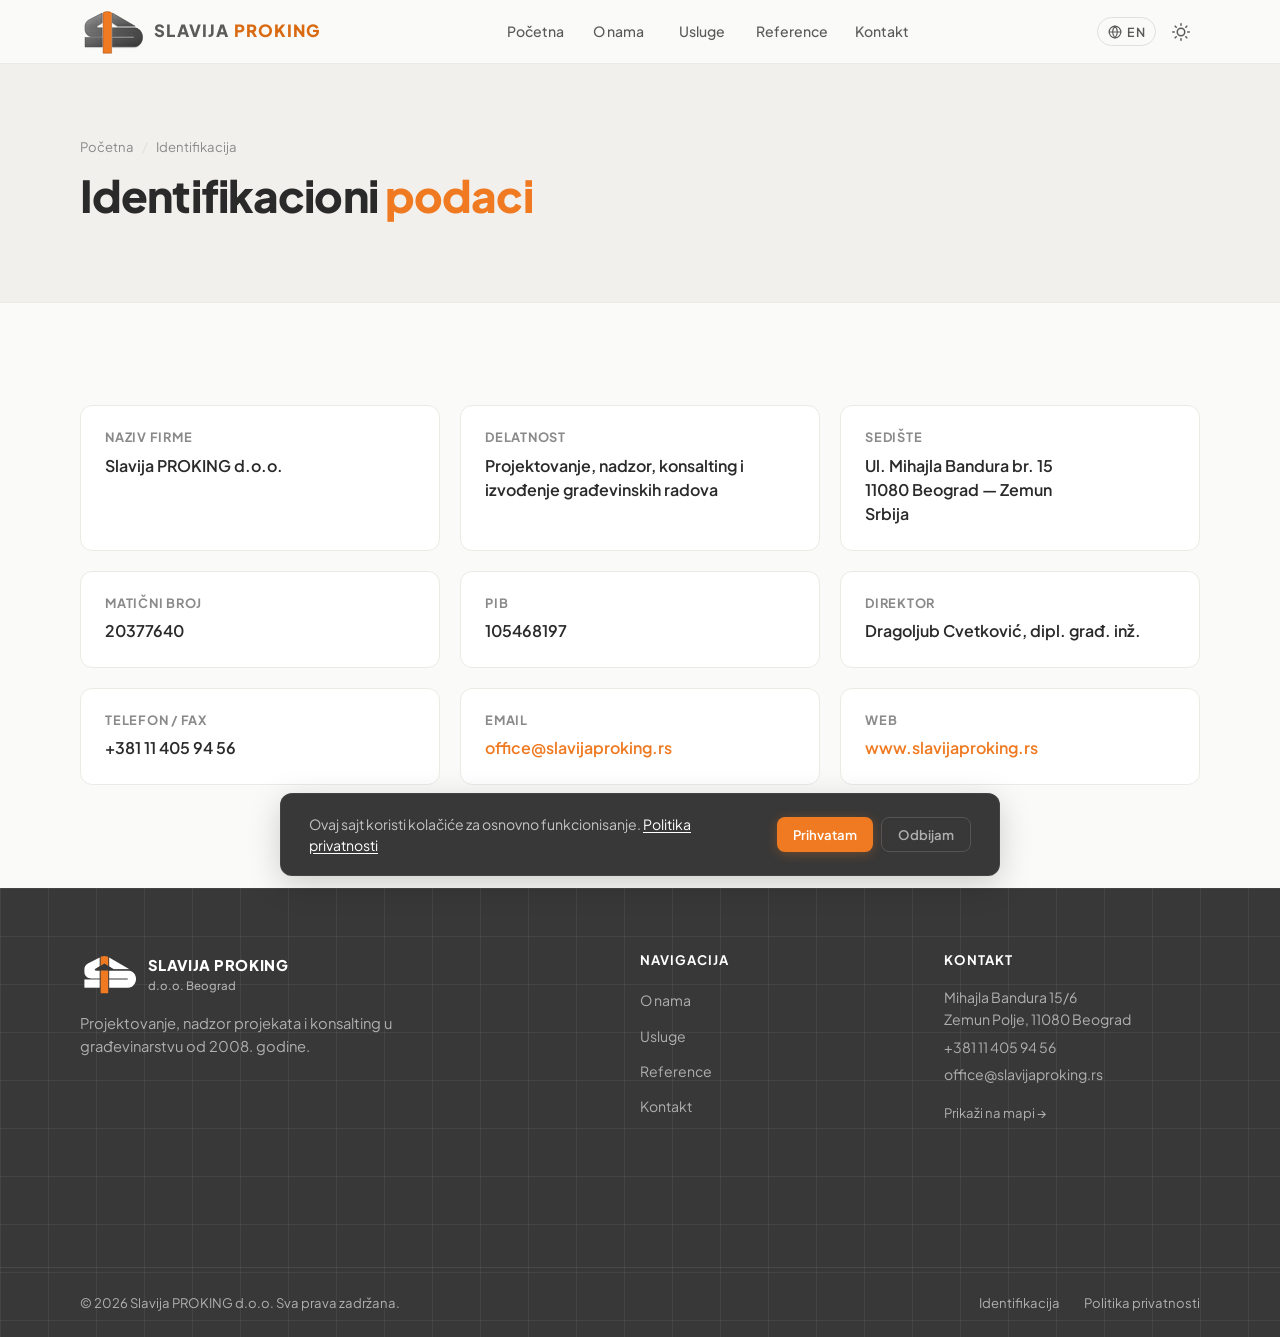
==== commit 0543c8a1: "Fix Google Maps to pin actual Slavija PROKING business listing Use the real place ID (0x475a65768533" ====
--- a/identifikacija.html
+++ b/identifikacija.html
@@ -125,9 +125,9 @@
             <p>+381 11 405 94 56</p>
             <p><a href="mailto:office@slavijaproking.rs">office@slavijaproking.rs</a></p>
             <div class="footer-map"
-                 data-consent-src="https://maps.google.com/maps?q=Ul.+Mihajla+Bandura+15,+11080+Zemun+Polje,+Beograd,+Serbia&amp;t=&amp;z=16&amp;ie=UTF8&amp;iwloc=&amp;output=embed"
+                 data-consent-src="https://www.google.com/maps/embed?pb=!1m18!1m12!1m3!1d2831!2d20.3278632!3d44.8574318!2m3!1f0!2f0!3f0!3m2!1i1024!2i768!4f13.1!3m3!1m2!1s0x475a6576853382e1%3A0xdb84a24160cf10cd!2sSlavija%20PROKING!5e0!3m2!1ssr!2srs!4v1"
                  data-consent-title="Lokacija — Slavija PROKING">
-              <a href="https://maps.google.com/?q=Mihajla+Bandura+15,+Zemun+Polje,+11080+Beograd" target="_blank" rel="noopener" class="footer-map-link" data-i18n-text="footer.mapLink">Prikaži na mapi &rarr;</a>
+              <a href="https://www.google.com/maps/place/Slavija+PROKING/@44.8574318,20.3278632,17z/data=!3m1!4b1!4m6!3m5!1s0x475a6576853382e1:0xdb84a24160cf10cd!8m2!3d44.8574318!4d20.3278632!16s%2Fg%2F11h0zl__l0" target="_blank" rel="noopener" class="footer-map-link" data-i18n-text="footer.mapLink">Prikaži na mapi &rarr;</a>
             </div>
           </div>
         </div>
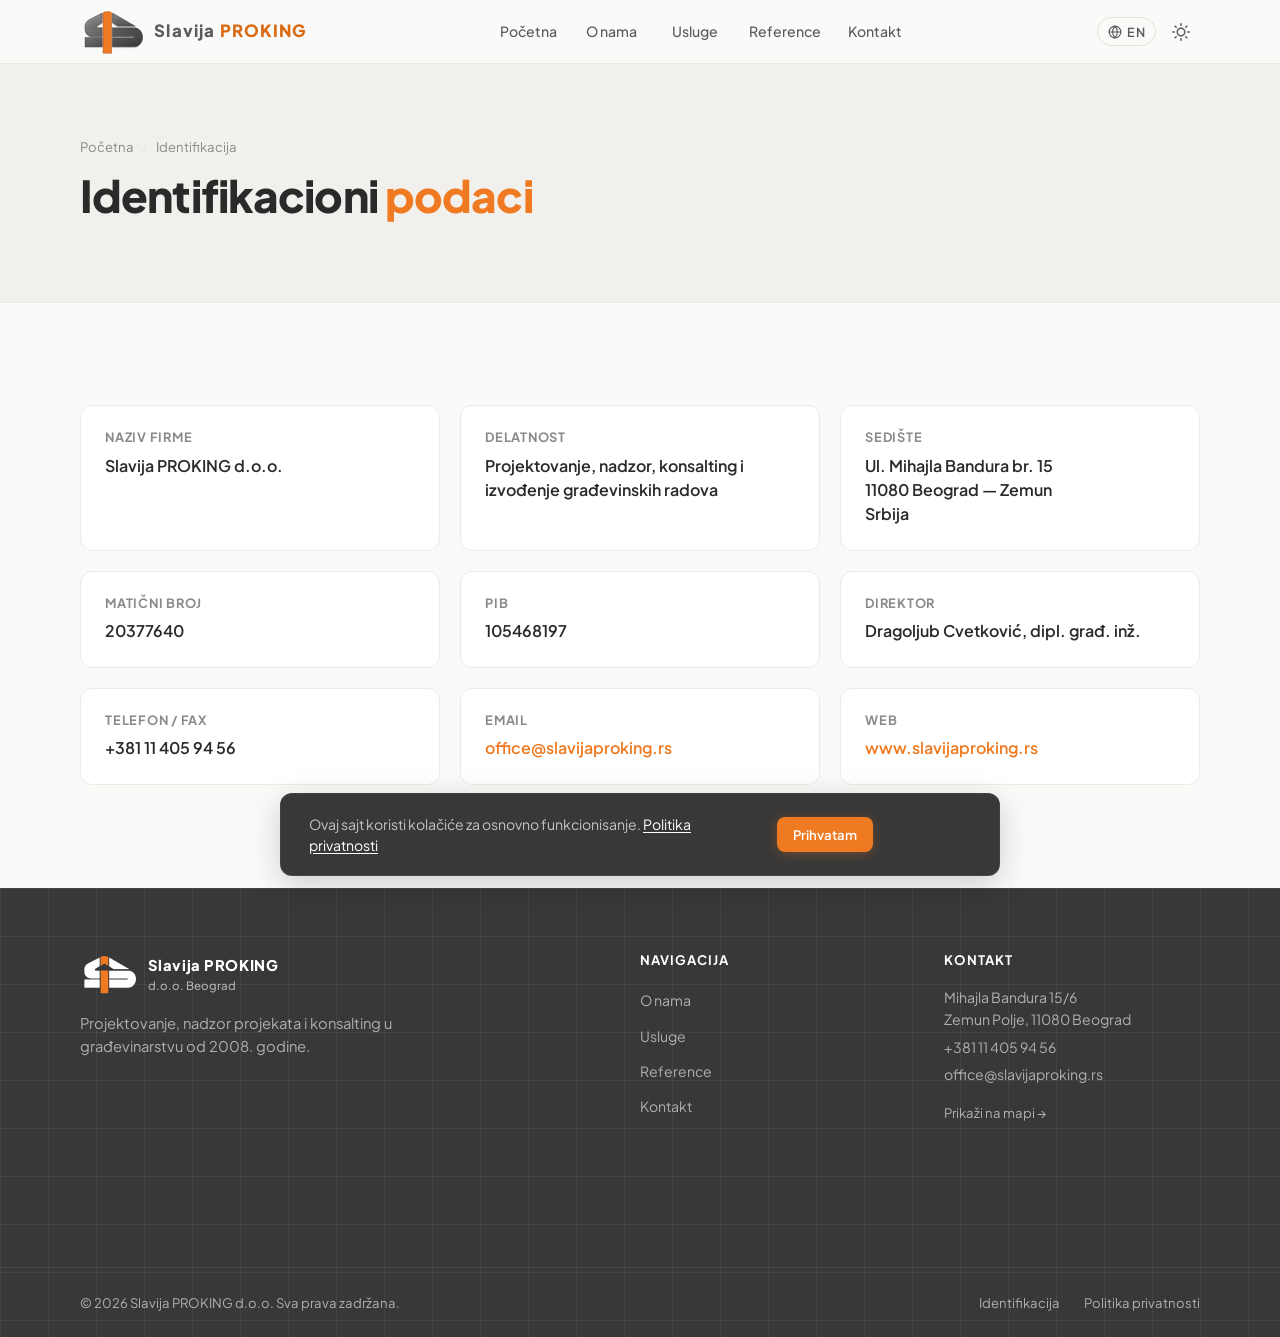
==== commit 5fede940: "Change SLAVIJA to Slavija in header and footer logo text Co-Authored-By: Claude Opus 4.6 <noreply@an" ====
--- a/identifikacija.html
+++ b/identifikacija.html
@@ -20,7 +20,7 @@
     <nav class="nav container">
       <a href="index.html" class="logo">
         <img src="images/logo-polished.svg" alt="Slavija PROKING" class="logo-icon">
-        <span class="logo-text">SLAVIJA <span class="logo-accent">PROKING</span></span>
+        <span class="logo-text">Slavija <span class="logo-accent">PROKING</span></span>
       </a>
       <div class="nav-actions">
         <button class="lang-toggle" id="langToggle" aria-label="Change language">
@@ -105,7 +105,7 @@
         <div class="footer-brand">
           <div class="footer-logo">
             <img src="images/logo-white.svg" alt="Slavija PROKING" class="footer-logo-icon">
-            <div><span class="footer-logo-name">SLAVIJA PROKING</span><span class="footer-logo-sub">d.o.o. Beograd</span></div>
+            <div><span class="footer-logo-name">Slavija PROKING</span><span class="footer-logo-sub">d.o.o. Beograd</span></div>
           </div>
           <p class="footer-desc" data-i18n-text="footer.desc">Projektovanje, nadzor projekata i konsalting u građevinarstvu od 2008. godine.</p>
         </div>
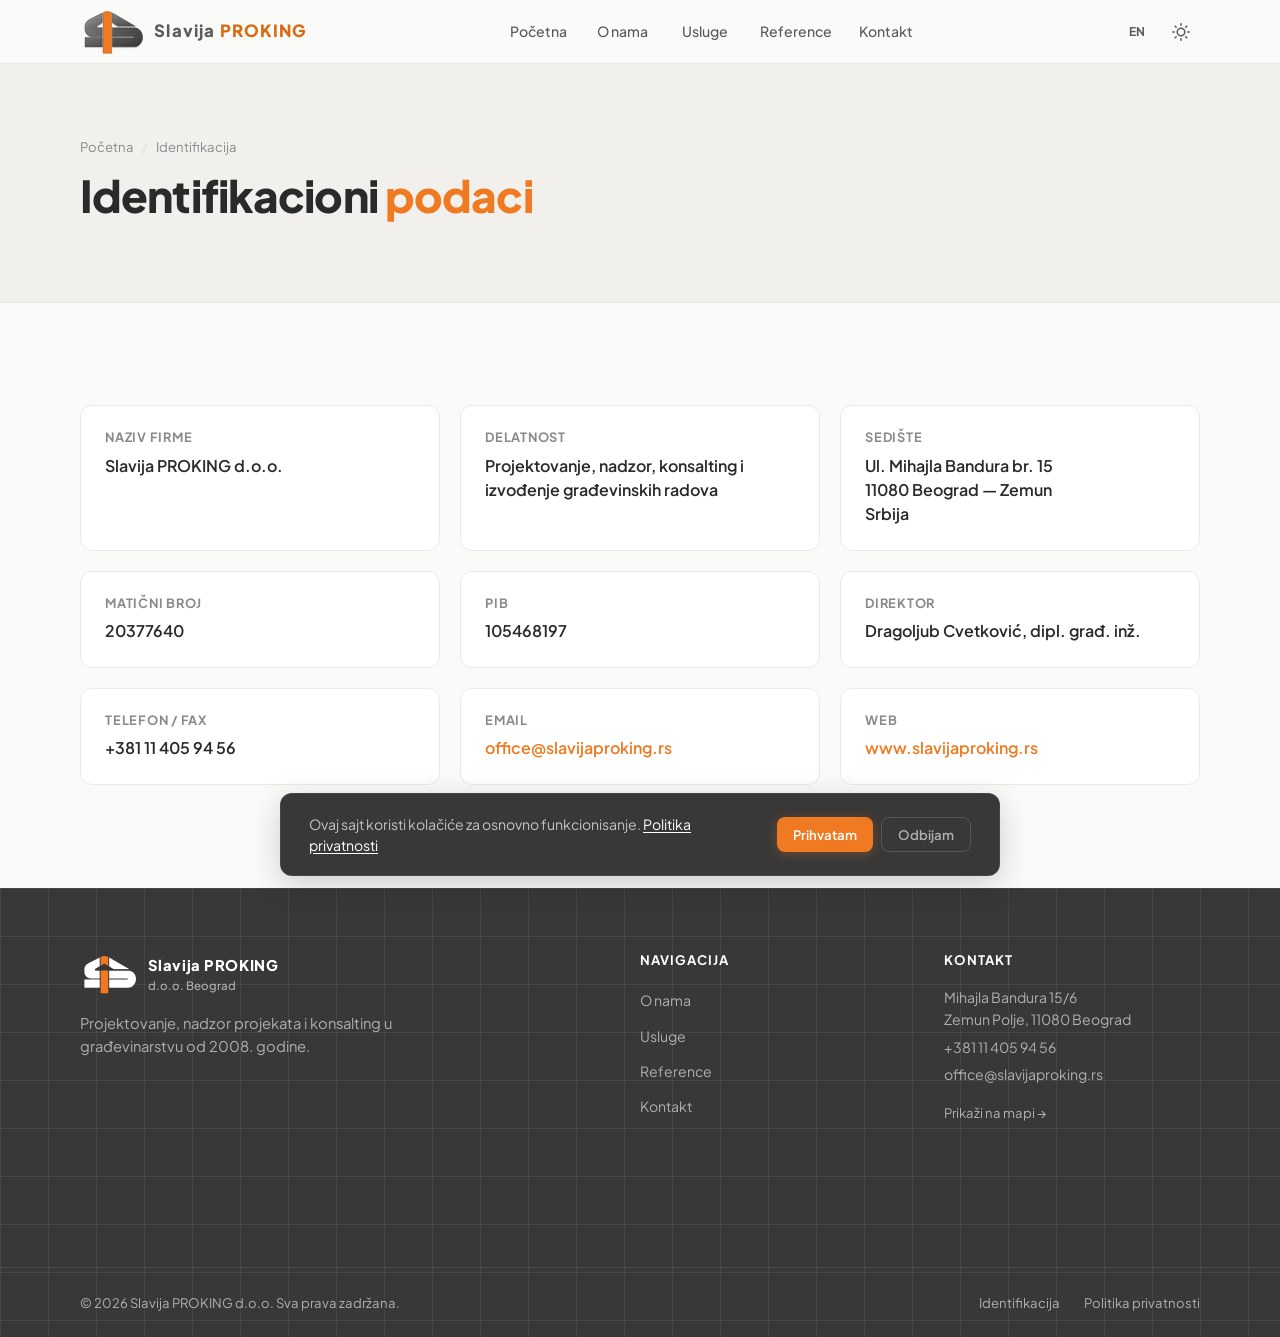
==== commit 62e12d00: "Mobile responsive overhaul and lang toggle redesign - Rework mobile nav: full-screen overlay below h" ====
--- a/identifikacija.html
+++ b/identifikacija.html
@@ -24,8 +24,7 @@
       </a>
       <div class="nav-actions">
         <button class="lang-toggle" id="langToggle" aria-label="Change language">
-          <svg width="14" height="14" viewBox="0 0 24 24" fill="none" stroke="currentColor" stroke-width="2" stroke-linecap="round" stroke-linejoin="round"><circle cx="12" cy="12" r="10"/><path d="M2 12h20"/><path d="M12 2a15.3 15.3 0 0 1 4 10 15.3 15.3 0 0 1-4 10 15.3 15.3 0 0 1-4-10 15.3 15.3 0 0 1 4-10z"/></svg>
-          <span class="lang-toggle__label">EN</span>
+          EN
         </button>
         <button class="theme-toggle" id="themeToggle" aria-label="Toggle theme">
           <svg class="icon-sun" width="18" height="18" viewBox="0 0 24 24" fill="none" stroke="currentColor" stroke-width="2" stroke-linecap="round" stroke-linejoin="round"><circle cx="12" cy="12" r="5"/><line x1="12" y1="1" x2="12" y2="3"/><line x1="12" y1="21" x2="12" y2="23"/><line x1="4.22" y1="4.22" x2="5.64" y2="5.64"/><line x1="18.36" y1="18.36" x2="19.78" y2="19.78"/><line x1="1" y1="12" x2="3" y2="12"/><line x1="21" y1="12" x2="23" y2="12"/><line x1="4.22" y1="19.78" x2="5.64" y2="18.36"/><line x1="18.36" y1="5.64" x2="19.78" y2="4.22"/></svg>
--- a/css/style.css
+++ b/css/style.css
@@ -260,26 +260,29 @@
 }
 
 .lang-toggle {
-  display: inline-flex;
-  align-items: center;
-  gap: 0.3rem;
-  padding: 0.35rem 0.65rem;
-  border: 1.5px solid var(--color-border);
-  border-radius: 100px;
+  display: flex;
+  align-items: center;
+  justify-content: center;
+  width: 38px;
+  height: 38px;
+  border: none;
+  border-radius: var(--radius-sm);
   background: transparent;
   color: var(--color-text-secondary);
-  font-size: 0.78rem;
-  font-weight: 600;
+  font-size: 0.75rem;
+  font-weight: 700;
   letter-spacing: 0.03em;
   transition: all var(--transition);
 }
 
 .lang-toggle:hover {
-  border-color: var(--color-accent);
-  color: var(--color-accent);
-}
-
-.lang-toggle svg { width: 14px; height: 14px; }
+  background: rgba(58, 58, 58, 0.06);
+  color: var(--color-accent);
+}
+
+[data-theme="dark"] .lang-toggle:hover {
+  background: rgba(255, 255, 255, 0.06);
+}
 
 .theme-toggle {
   display: flex;
@@ -1611,66 +1614,96 @@
 }
 
 /* ===== Responsive ===== */
-@media (max-width: 960px) {
+
+/* -- Tablet -- */
+@media (max-width: 900px) {
+  .footer-grid { grid-template-columns: 1fr 1fr; }
+  .contact-grid { grid-template-columns: 1fr; gap: 2.5rem; }
+  .ref-grid { grid-template-columns: 1fr; }
+}
+
+/* -- Mobile (main breakpoint) -- */
+@media (max-width: 768px) {
+  /* Hamburger visible */
   .nav-toggle { display: flex; }
 
+  .nav-actions {
+    order: unset;
+    display: flex;
+    align-items: center;
+    gap: 0.5rem;
+  }
+
+  .theme-toggle {
+    width: 38px;
+    height: 38px;
+    border: 1.5px solid var(--color-border);
+    border-radius: var(--radius-sm);
+  }
+
+  .theme-toggle:hover {
+    border-color: var(--color-accent);
+  }
+
+  /* Full-screen overlay menu below header */
   .nav-links {
+    display: none;
     position: fixed;
-    top: 0;
+    top: var(--header-height);
+    left: 0;
     right: 0;
-    width: min(320px, 85vw);
-    height: 100vh;
-    height: 100dvh;
+    bottom: 0;
+    z-index: 9999;
     flex-direction: column;
-    align-items: stretch;
-    justify-content: center;
-    gap: 0;
-    padding: 2rem;
-    background: var(--color-bg-card);
-    box-shadow: var(--shadow-xl);
-    transform: translateX(100%);
-    transition: transform var(--transition);
-    z-index: 999;
+    padding: 1.5rem;
+    gap: 0.25rem;
+    background: var(--color-bg);
+    overflow-y: auto;
   }
 
-  [data-theme="dark"] .nav-links {
-    background: var(--color-bg-dark-alt);
-  }
-
-  .nav-links.is-open { transform: translateX(0); }
+  .nav-links.is-open { display: flex; }
 
   .nav-links li { text-align: left; min-width: 0; }
 
   .nav-link {
+    display: block;
+    text-align: left;
     font-size: 1.1rem;
     padding: 0.85rem 1rem;
+    border-radius: var(--radius-sm);
   }
 
+  /* Solid header bg when menu open */
+  .header:has(.nav-links.is-open) {
+    backdrop-filter: none;
+    -webkit-backdrop-filter: none;
+    background: var(--color-bg);
+  }
+
+  /* Hero */
+  .hero { min-height: 85vh; }
   .hero-inner { padding: 4rem 0; }
+  .hero-scroll { display: none; }
+
+  /* Grids to single column */
   .about-grid { grid-template-columns: 1fr; gap: 2.5rem; }
   .stats-banner-inner { grid-template-columns: repeat(2, 1fr); gap: 1.5rem; }
   .services-highlights { grid-template-columns: 1fr; }
+  .services-grid { grid-template-columns: 1fr; }
+  .values-grid { grid-template-columns: 1fr; }
   .contact-grid { grid-template-columns: 1fr; gap: 2.5rem; }
   .footer-grid { grid-template-columns: 1fr; gap: 2rem; }
   .ref-grid { grid-template-columns: 1fr; }
-}
-
-@media (max-width: 640px) {
-  .hero h1 { font-size: clamp(1.8rem, 8vw, 2.5rem); }
-  .hero-text { font-size: 1rem; }
-  .hero-actions { flex-direction: column; gap: 0.75rem; }
-  .hero-actions .btn { width: 100%; justify-content: center; }
-
-  .services-grid { grid-template-columns: 1fr; }
-  .values-grid { grid-template-columns: 1fr; }
-  .section-title { font-size: clamp(1.5rem, 6vw, 2rem); }
-
-  .certs-banner-items { flex-direction: column; align-items: center; }
-  .cert-badge { width: 100%; max-width: 280px; }
-  .partners-grid { grid-template-columns: repeat(auto-fill, minmax(120px, 1fr)); }
+  .ident-grid { grid-template-columns: 1fr; }
+
+  /* Footer */
+  .footer-bottom-inner { flex-direction: column; text-align: center; gap: 0.75rem; }
+
+  /* Form */
+  .form-row { grid-template-columns: 1fr; }
   .contact-form { padding: 1.5rem; }
-  .hero-scroll { display: none; }
-
+
+  /* Cookie banner */
   .cookie-banner {
     bottom: 1rem;
     width: calc(100% - 2rem);
@@ -1683,7 +1716,22 @@
   }
 }
 
-@media (max-width: 400px) {
+/* -- Small phone -- */
+@media (max-width: 480px) {
+  .hero h1 { font-size: clamp(1.8rem, 8vw, 2.5rem); }
+  .hero-text { font-size: 1rem; }
+  .hero-actions { flex-direction: column; gap: 0.75rem; }
+  .hero-actions .btn { width: 100%; justify-content: center; }
+
+  .section-title { font-size: clamp(1.5rem, 6vw, 2rem); }
+
+  .certs-banner-items { flex-direction: column; align-items: center; }
+  .cert-badge { width: 100%; max-width: 280px; }
+  .partners-grid { grid-template-columns: repeat(auto-fill, minmax(120px, 1fr)); }
+
   .stats-banner-inner { grid-template-columns: 1fr; }
   .about-stats { grid-template-columns: 1fr; }
-}
+
+  .logo-text { font-size: 0.9rem; }
+  .logo-icon { height: 38px; }
+}
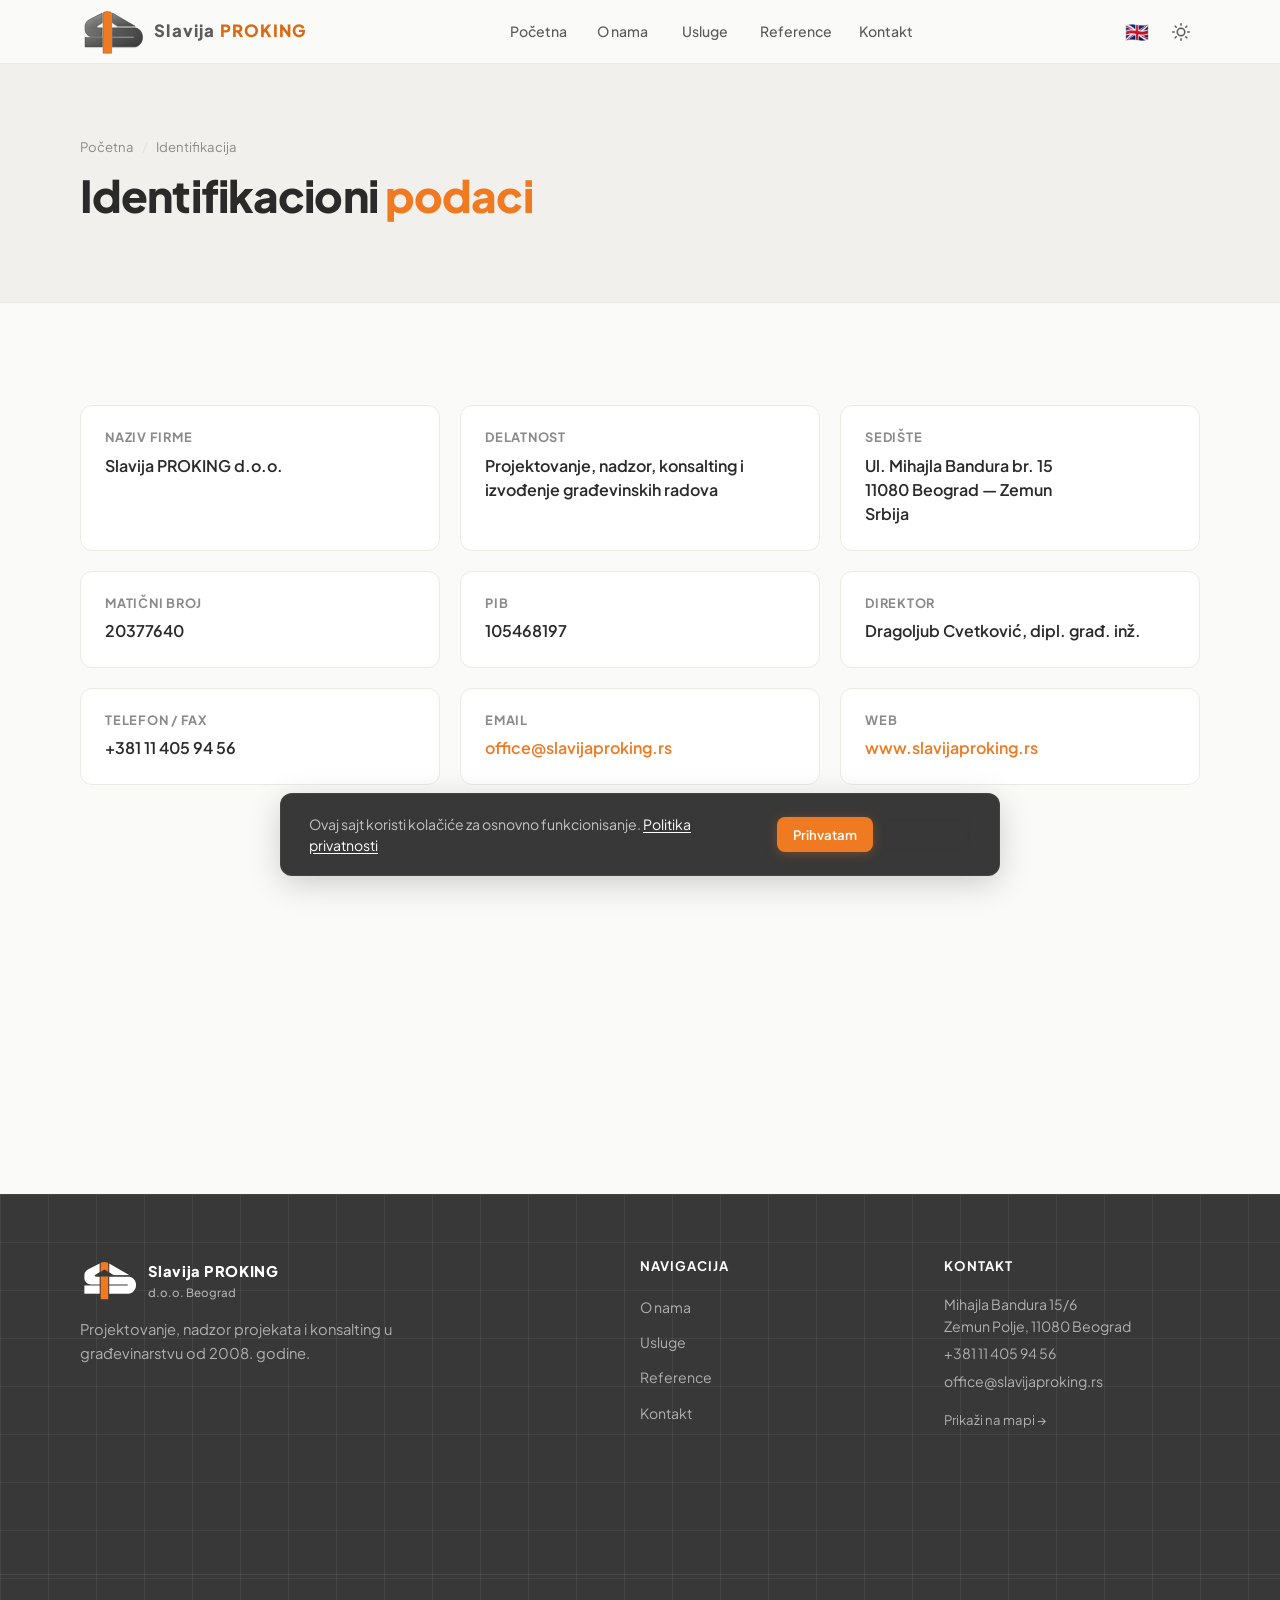
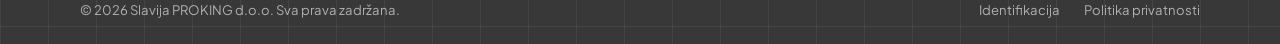
==== commit 9e2e843e: "Major content update: references, credentials, flags, mobile fix - Add 20 new project references (20" ====
--- a/identifikacija.html
+++ b/identifikacija.html
@@ -23,8 +23,8 @@
         <span class="logo-text">Slavija <span class="logo-accent">PROKING</span></span>
       </a>
       <div class="nav-actions">
-        <button class="lang-toggle" id="langToggle" aria-label="Change language">
-          EN
+        <button class="lang-toggle" id="langToggle" aria-label="Change language">🇬🇧
+
         </button>
         <button class="theme-toggle" id="themeToggle" aria-label="Toggle theme">
           <svg class="icon-sun" width="18" height="18" viewBox="0 0 24 24" fill="none" stroke="currentColor" stroke-width="2" stroke-linecap="round" stroke-linejoin="round"><circle cx="12" cy="12" r="5"/><line x1="12" y1="1" x2="12" y2="3"/><line x1="12" y1="21" x2="12" y2="23"/><line x1="4.22" y1="4.22" x2="5.64" y2="5.64"/><line x1="18.36" y1="18.36" x2="19.78" y2="19.78"/><line x1="1" y1="12" x2="3" y2="12"/><line x1="21" y1="12" x2="23" y2="12"/><line x1="4.22" y1="19.78" x2="5.64" y2="18.36"/><line x1="18.36" y1="5.64" x2="19.78" y2="4.22"/></svg>
@@ -93,6 +93,22 @@
             <h3>Web</h3>
             <p><a href="https://slavijaproking.rs">www.slavijaproking.rs</a></p>
           </div>
+          <div class="ident-card reveal">
+            <h3 data-i18n-text="ident.apr">Registracija APR</h3>
+            <p data-i18n-text="ident.apr.value">Upisano 30.01.2008. pod brojem 3895/2008</p>
+          </div>
+          <div class="ident-card reveal">
+            <h3 data-i18n-text="ident.bank1">Banka INTESA a.d.</h3>
+            <p>160-345249-95</p>
+          </div>
+          <div class="ident-card reveal">
+            <h3 data-i18n-text="ident.bank2">UniCREDIT Banka</h3>
+            <p>170-30046966000-87</p>
+          </div>
+          <div class="ident-card reveal">
+            <h3 data-i18n-text="ident.court.expert">Sudski veštak</h3>
+            <p data-i18n-text="ident.court.expert.desc">Za oblast građevinarstva — procena vrednosti (Rešenje br. 740-05-01672/2010-03)</p>
+          </div>
         </div>
       </div>
     </section>
--- a/css/style.css
+++ b/css/style.css
@@ -193,15 +193,9 @@
   transition: color 0.35s ease;
 }
 
-/* Hover: swap colors */
-.logo:hover .logo-text { color: #d96a12; }
-.logo:hover .logo-text .logo-accent { color: #5b5b5b; }
-
 /* Dark mode logo text */
 [data-theme="dark"] .logo-text { color: #b0b0b0; }
 [data-theme="dark"] .logo-text .logo-accent { color: #f59542; }
-[data-theme="dark"] .logo:hover .logo-text { color: #f59542; }
-[data-theme="dark"] .logo:hover .logo-text .logo-accent { color: #b0b0b0; }
 
 /* Dark mode logo SVG swap — handled via JS */
 
@@ -269,9 +263,8 @@
   border-radius: var(--radius-sm);
   background: transparent;
   color: var(--color-text-secondary);
-  font-size: 0.75rem;
-  font-weight: 700;
-  letter-spacing: 0.03em;
+  font-size: 1.2rem;
+  line-height: 1;
   transition: all var(--transition);
 }
 
@@ -720,6 +713,23 @@
   font-weight: 600;
   text-transform: uppercase;
   letter-spacing: 0.04em;
+}
+
+.director-credential {
+  color: var(--color-text-secondary) !important;
+  text-transform: none !important;
+  font-weight: 500 !important;
+  font-size: 0.85rem !important;
+  letter-spacing: 0 !important;
+}
+
+.about-activity {
+  font-size: 0.85rem;
+  font-weight: 600;
+  text-transform: uppercase;
+  letter-spacing: 0.04em;
+  color: var(--color-accent);
+  margin-bottom: 1rem !important;
 }
 
 .about-stats {
@@ -1721,7 +1731,7 @@
   .hero h1 { font-size: clamp(1.8rem, 8vw, 2.5rem); }
   .hero-text { font-size: 1rem; }
   .hero-actions { flex-direction: column; gap: 0.75rem; }
-  .hero-actions .btn { width: 100%; justify-content: center; }
+  .hero-actions .btn { justify-content: center; }
 
   .section-title { font-size: clamp(1.5rem, 6vw, 2rem); }
 
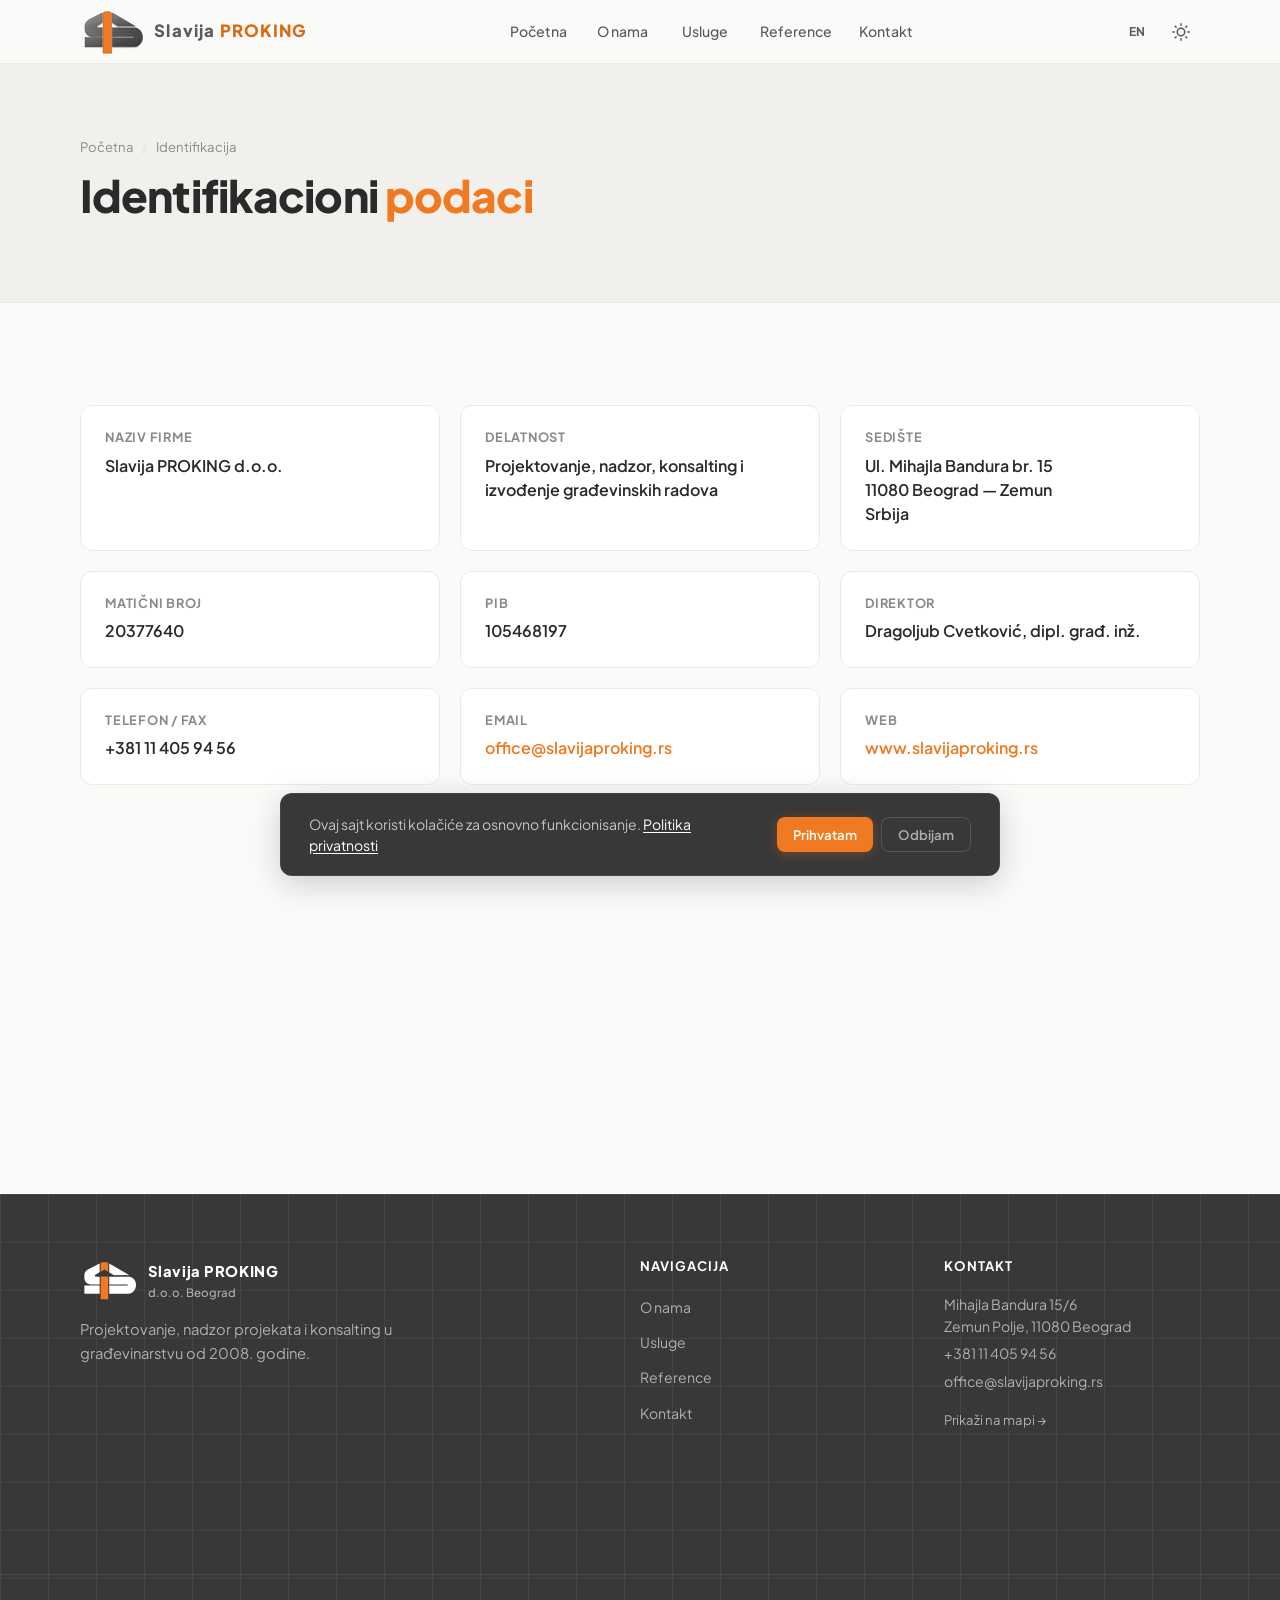
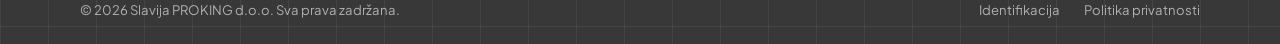
==== commit cb9f10cc: "Revert flags to EN/SR text in language toggle Co-Authored-By: Claude Opus 4.6 <noreply@anthropic.com" ====
--- a/identifikacija.html
+++ b/identifikacija.html
@@ -23,7 +23,7 @@
         <span class="logo-text">Slavija <span class="logo-accent">PROKING</span></span>
       </a>
       <div class="nav-actions">
-        <button class="lang-toggle" id="langToggle" aria-label="Change language">🇬🇧
+        <button class="lang-toggle" id="langToggle" aria-label="Change language">EN
 
         </button>
         <button class="theme-toggle" id="themeToggle" aria-label="Toggle theme">
--- a/css/style.css
+++ b/css/style.css
@@ -263,8 +263,9 @@
   border-radius: var(--radius-sm);
   background: transparent;
   color: var(--color-text-secondary);
-  font-size: 1.2rem;
-  line-height: 1;
+  font-size: 0.75rem;
+  font-weight: 700;
+  letter-spacing: 0.03em;
   transition: all var(--transition);
 }
 
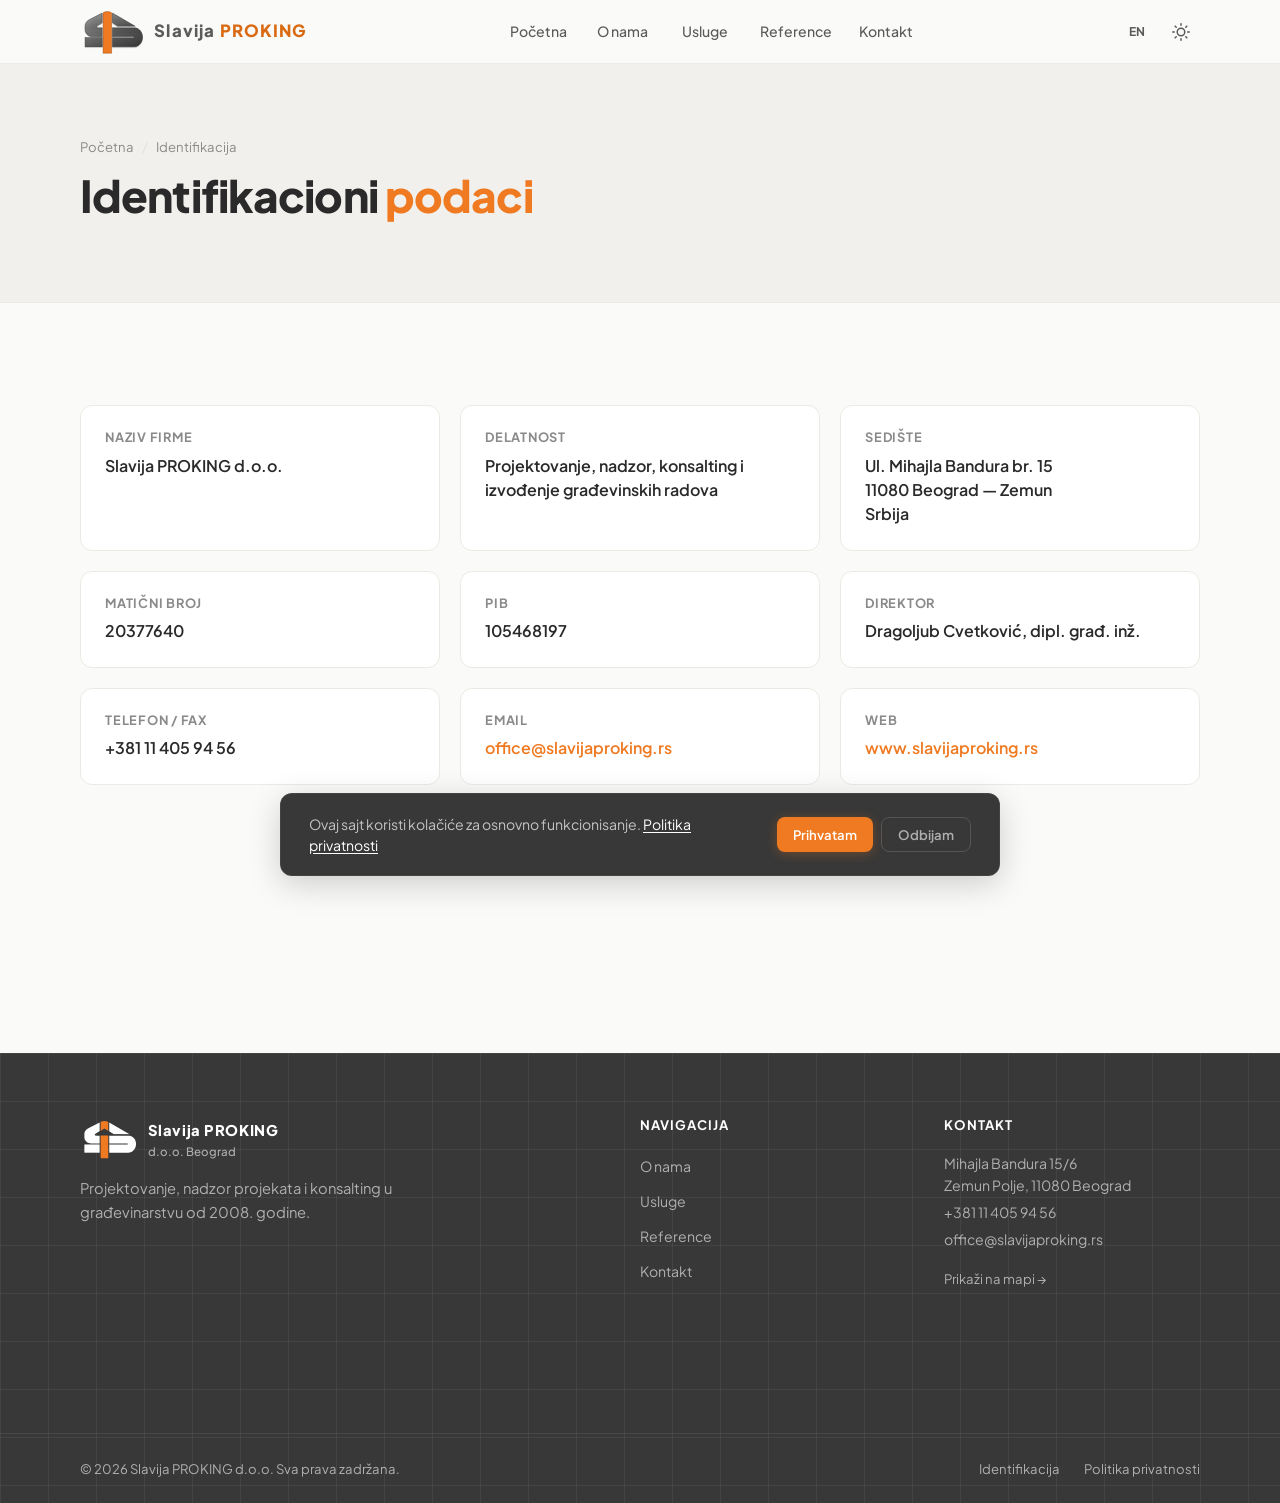
==== commit fac14797: "Remove bank account numbers from website Co-Authored-By: Claude Opus 4.6 <noreply@anthropic.com>" ====
--- a/identifikacija.html
+++ b/identifikacija.html
@@ -98,14 +98,6 @@
             <p data-i18n-text="ident.apr.value">Upisano 30.01.2008. pod brojem 3895/2008</p>
           </div>
           <div class="ident-card reveal">
-            <h3 data-i18n-text="ident.bank1">Banka INTESA a.d.</h3>
-            <p>160-345249-95</p>
-          </div>
-          <div class="ident-card reveal">
-            <h3 data-i18n-text="ident.bank2">UniCREDIT Banka</h3>
-            <p>170-30046966000-87</p>
-          </div>
-          <div class="ident-card reveal">
             <h3 data-i18n-text="ident.court.expert">Sudski veštak</h3>
             <p data-i18n-text="ident.court.expert.desc">Za oblast građevinarstva — procena vrednosti (Rešenje br. 740-05-01672/2010-03)</p>
           </div>
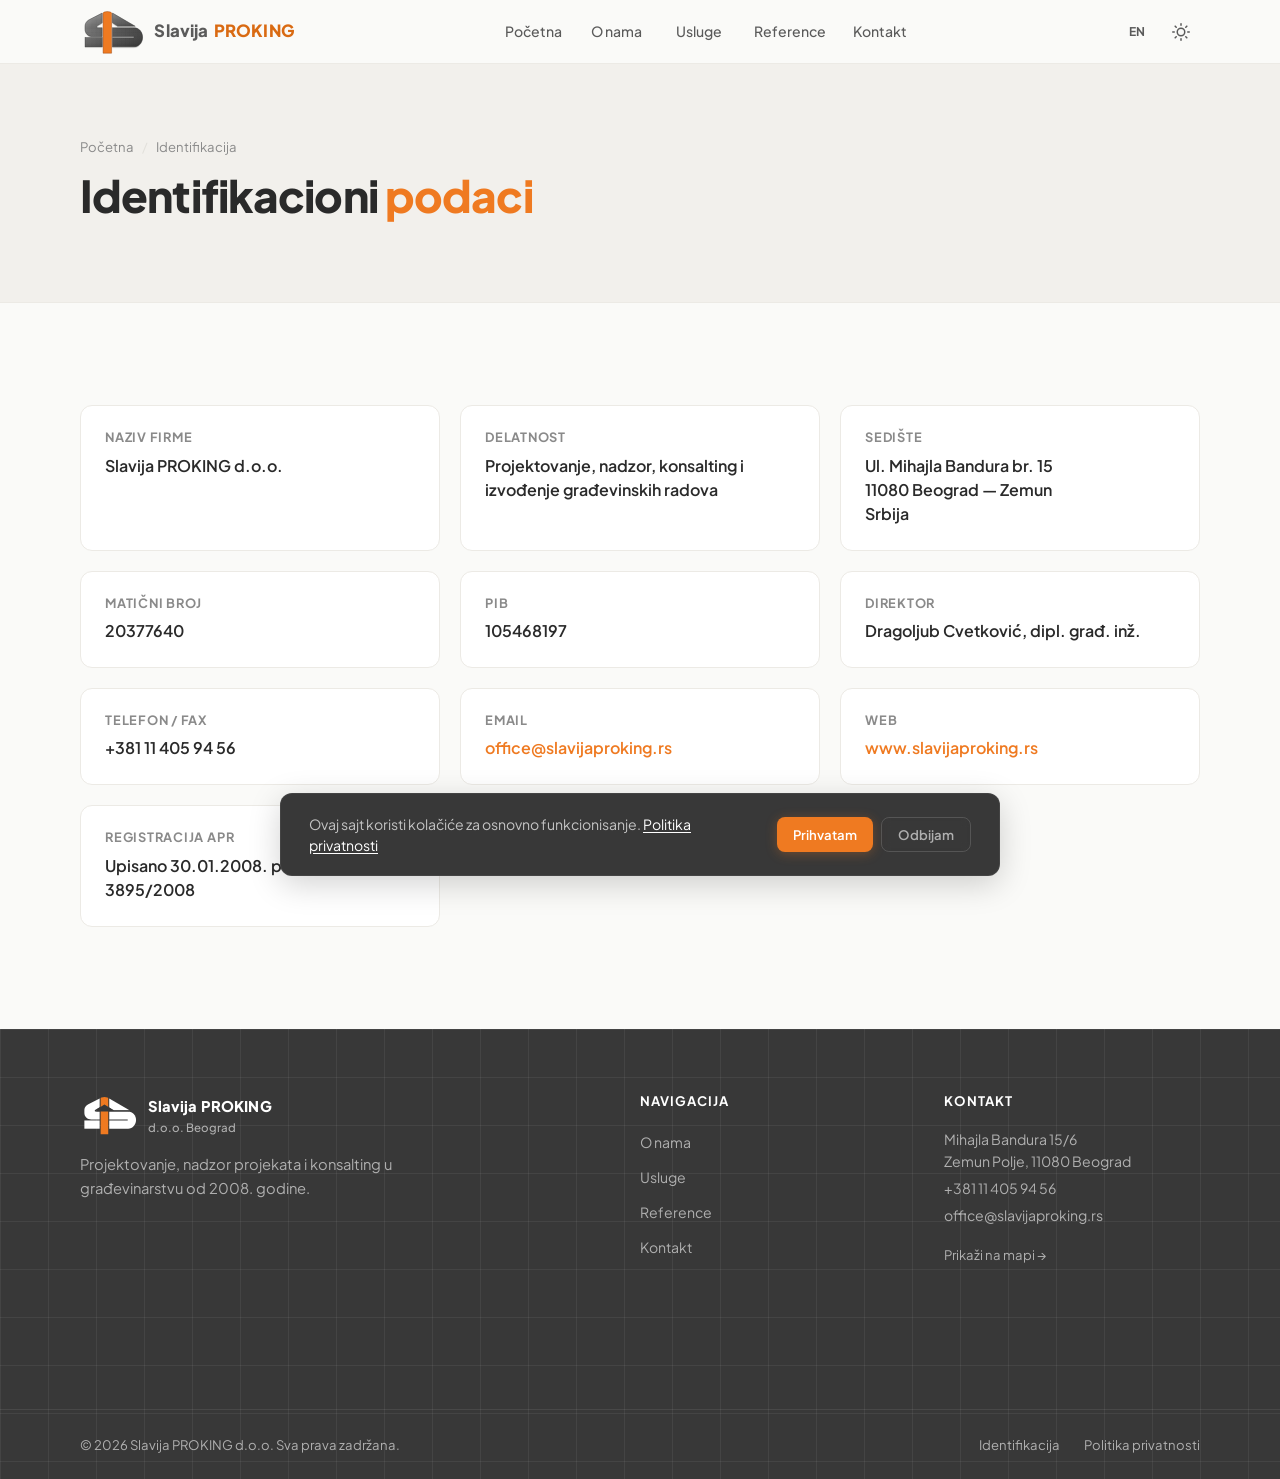
==== commit 5c3bfe7b: "Remove court expert card, reorder references chronologically, tighten logo spacing, faster scroll re" ====
--- a/identifikacija.html
+++ b/identifikacija.html
@@ -97,10 +97,6 @@
             <h3 data-i18n-text="ident.apr">Registracija APR</h3>
             <p data-i18n-text="ident.apr.value">Upisano 30.01.2008. pod brojem 3895/2008</p>
           </div>
-          <div class="ident-card reveal">
-            <h3 data-i18n-text="ident.court.expert">Sudski veštak</h3>
-            <p data-i18n-text="ident.court.expert.desc">Za oblast građevinarstva — procena vrednosti (Rešenje br. 740-05-01672/2010-03)</p>
-          </div>
         </div>
       </div>
     </section>
--- a/css/style.css
+++ b/css/style.css
@@ -182,7 +182,7 @@
   line-height: 1;
   font-weight: 800;
   font-size: 1.05rem;
-  letter-spacing: 0.06em;
+  letter-spacing: 0.01em;
   white-space: nowrap;
   color: #5b5b5b;
   transition: color 0.35s ease;
@@ -1303,7 +1303,7 @@
   font-weight: 800;
   font-size: 0.92rem;
   color: #fff;
-  letter-spacing: 0.04em;
+  letter-spacing: 0.01em;
 }
 
 .footer-logo-sub {
